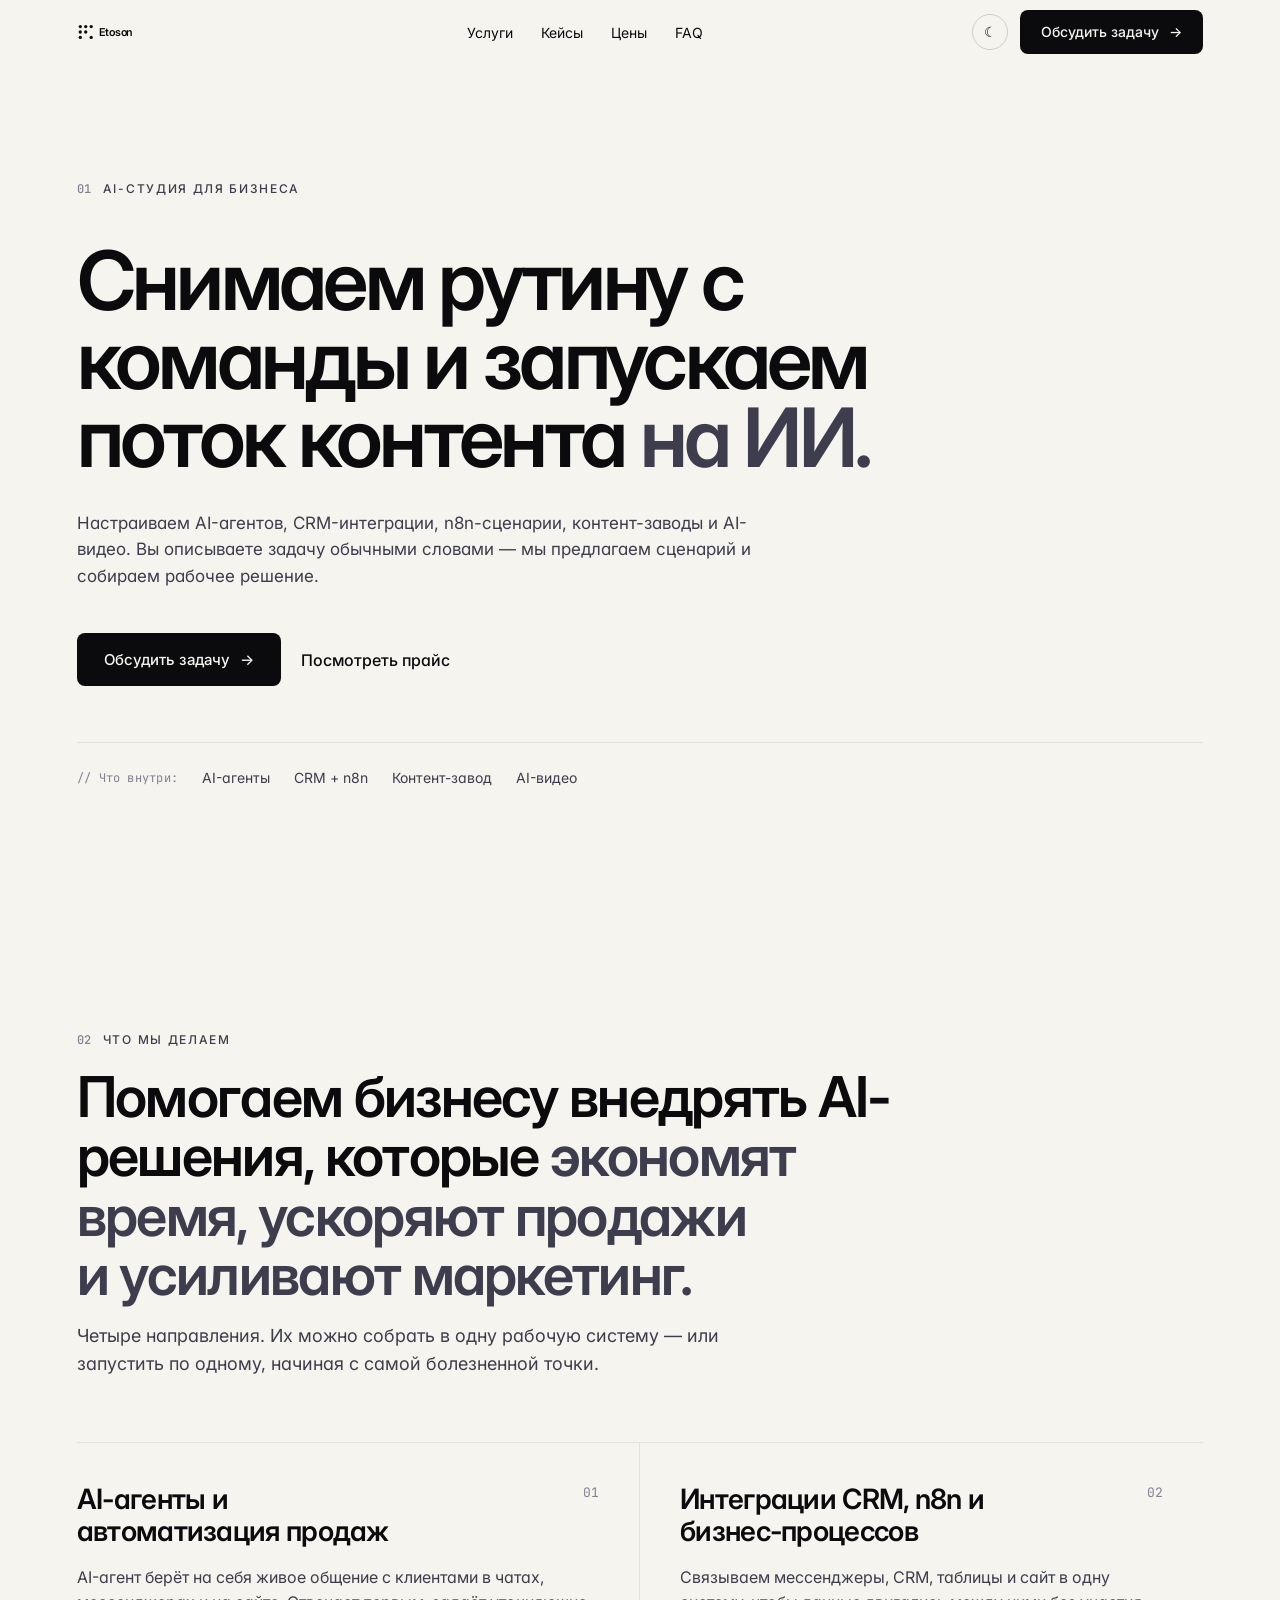
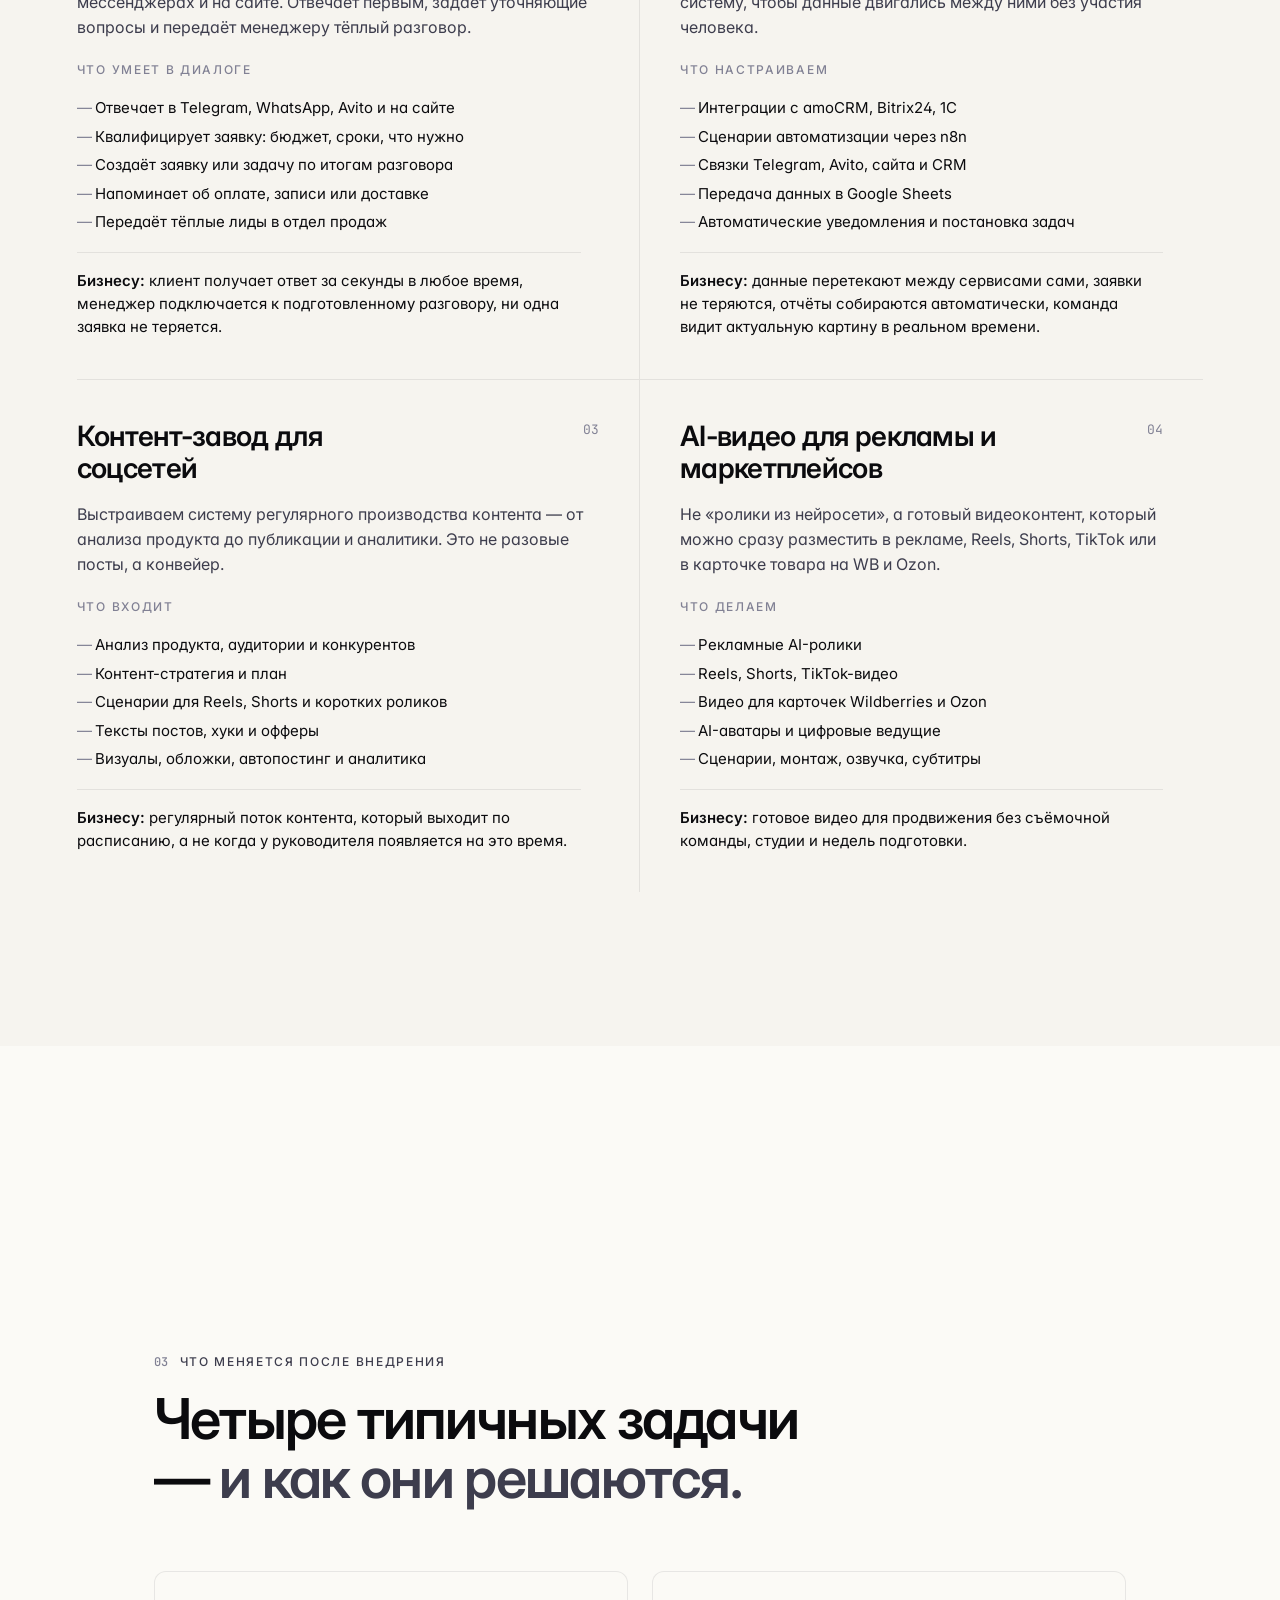
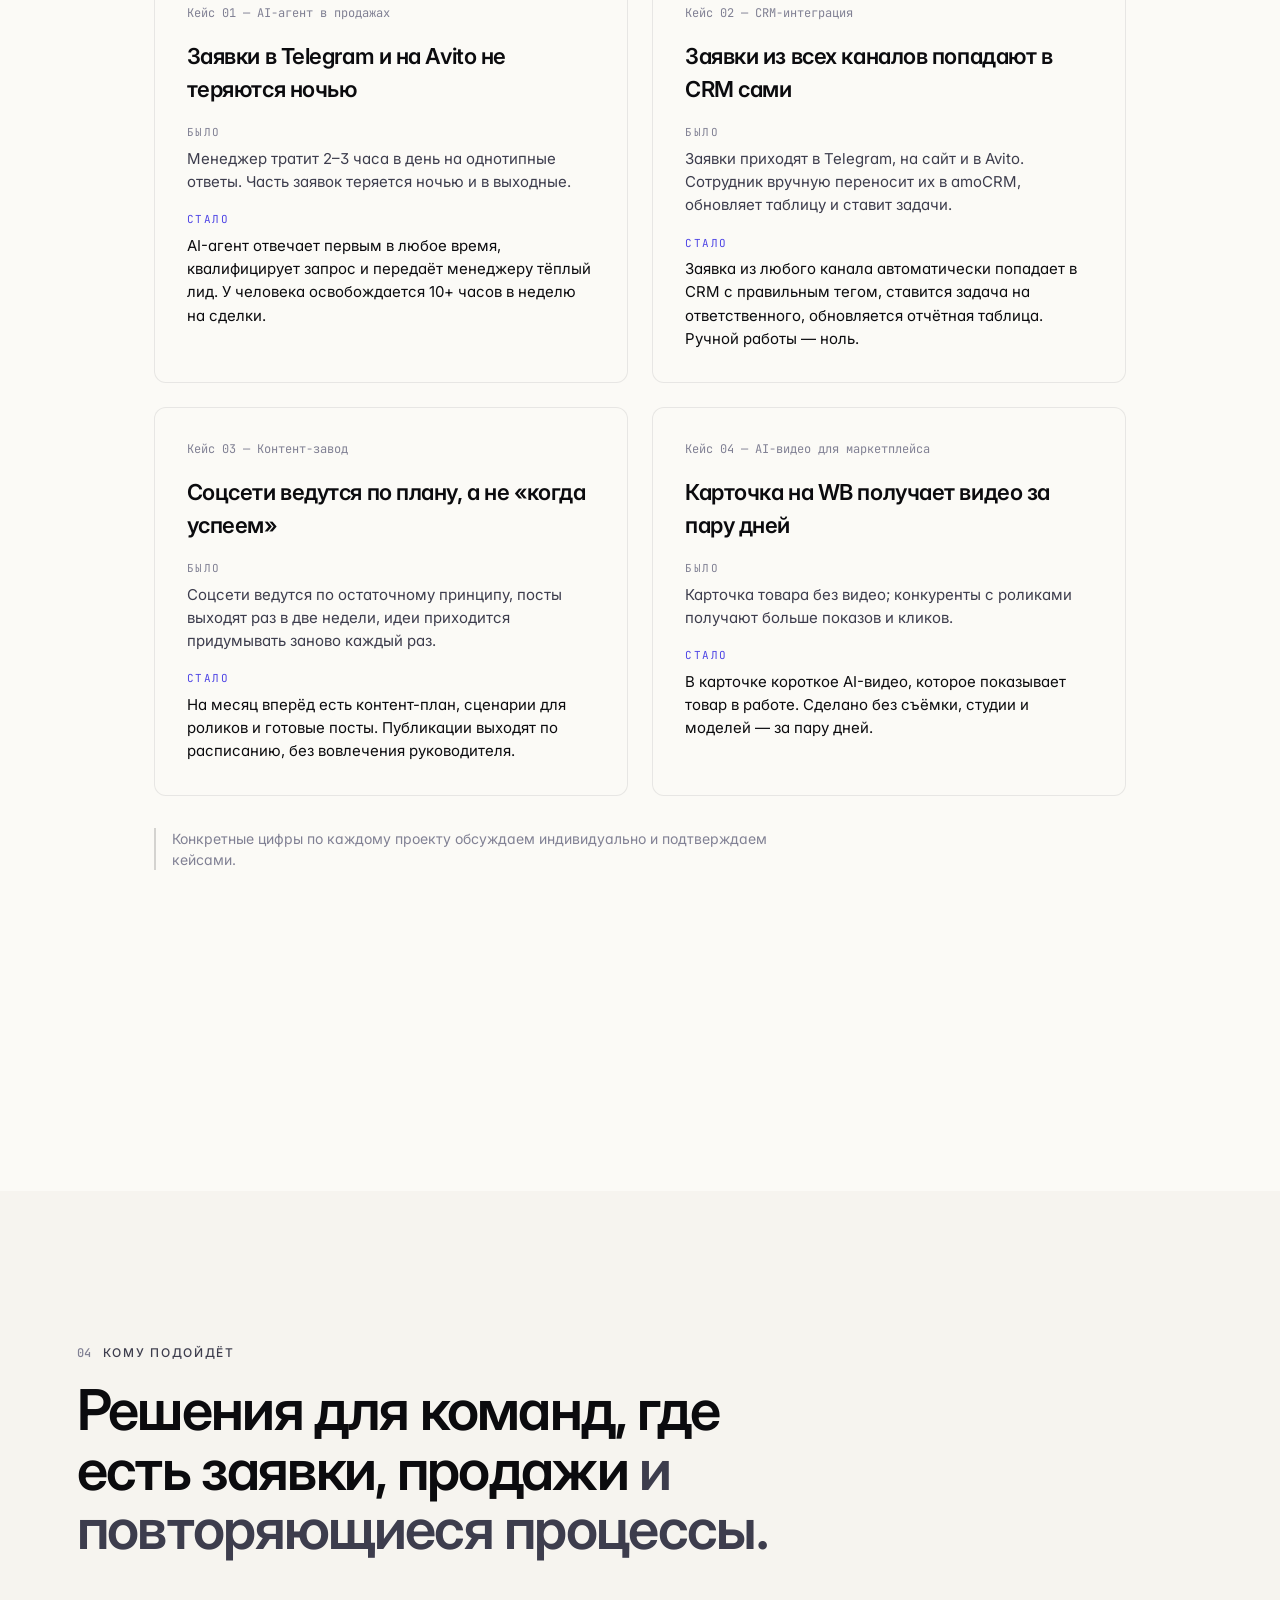
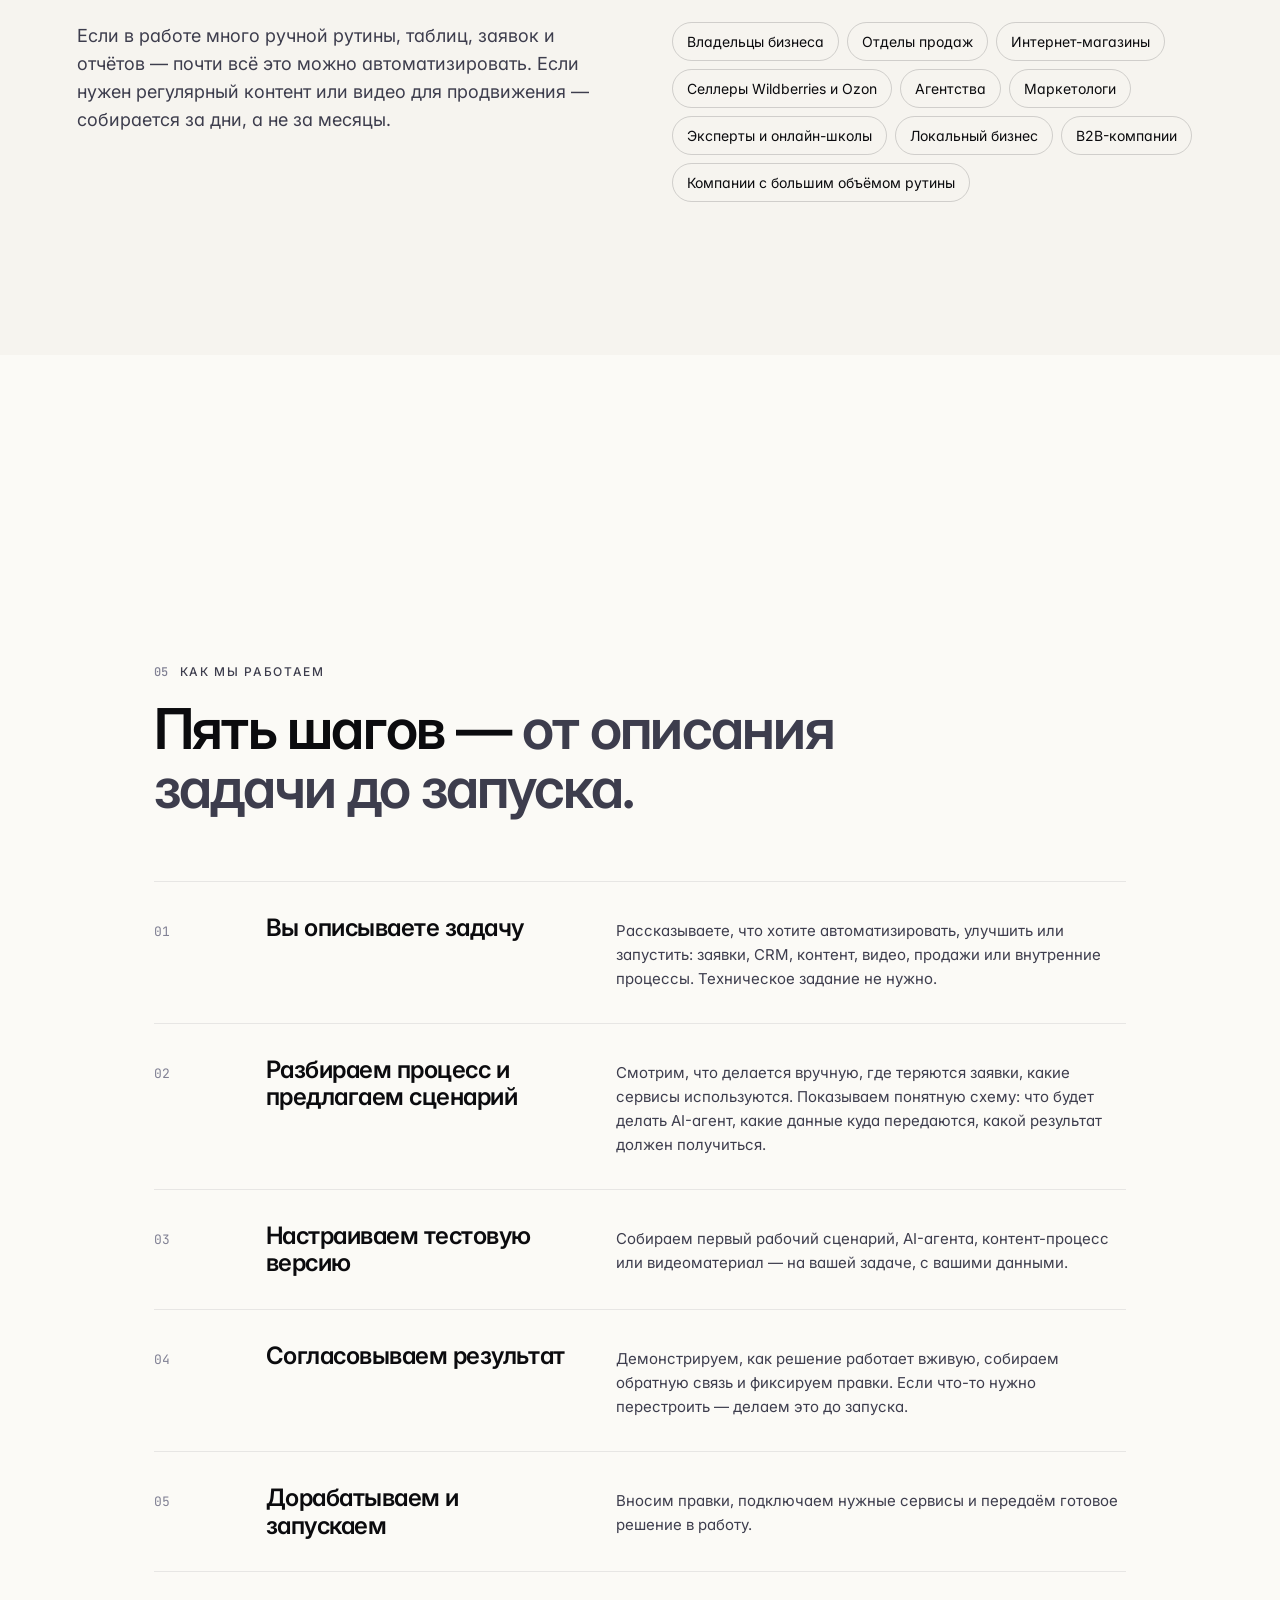
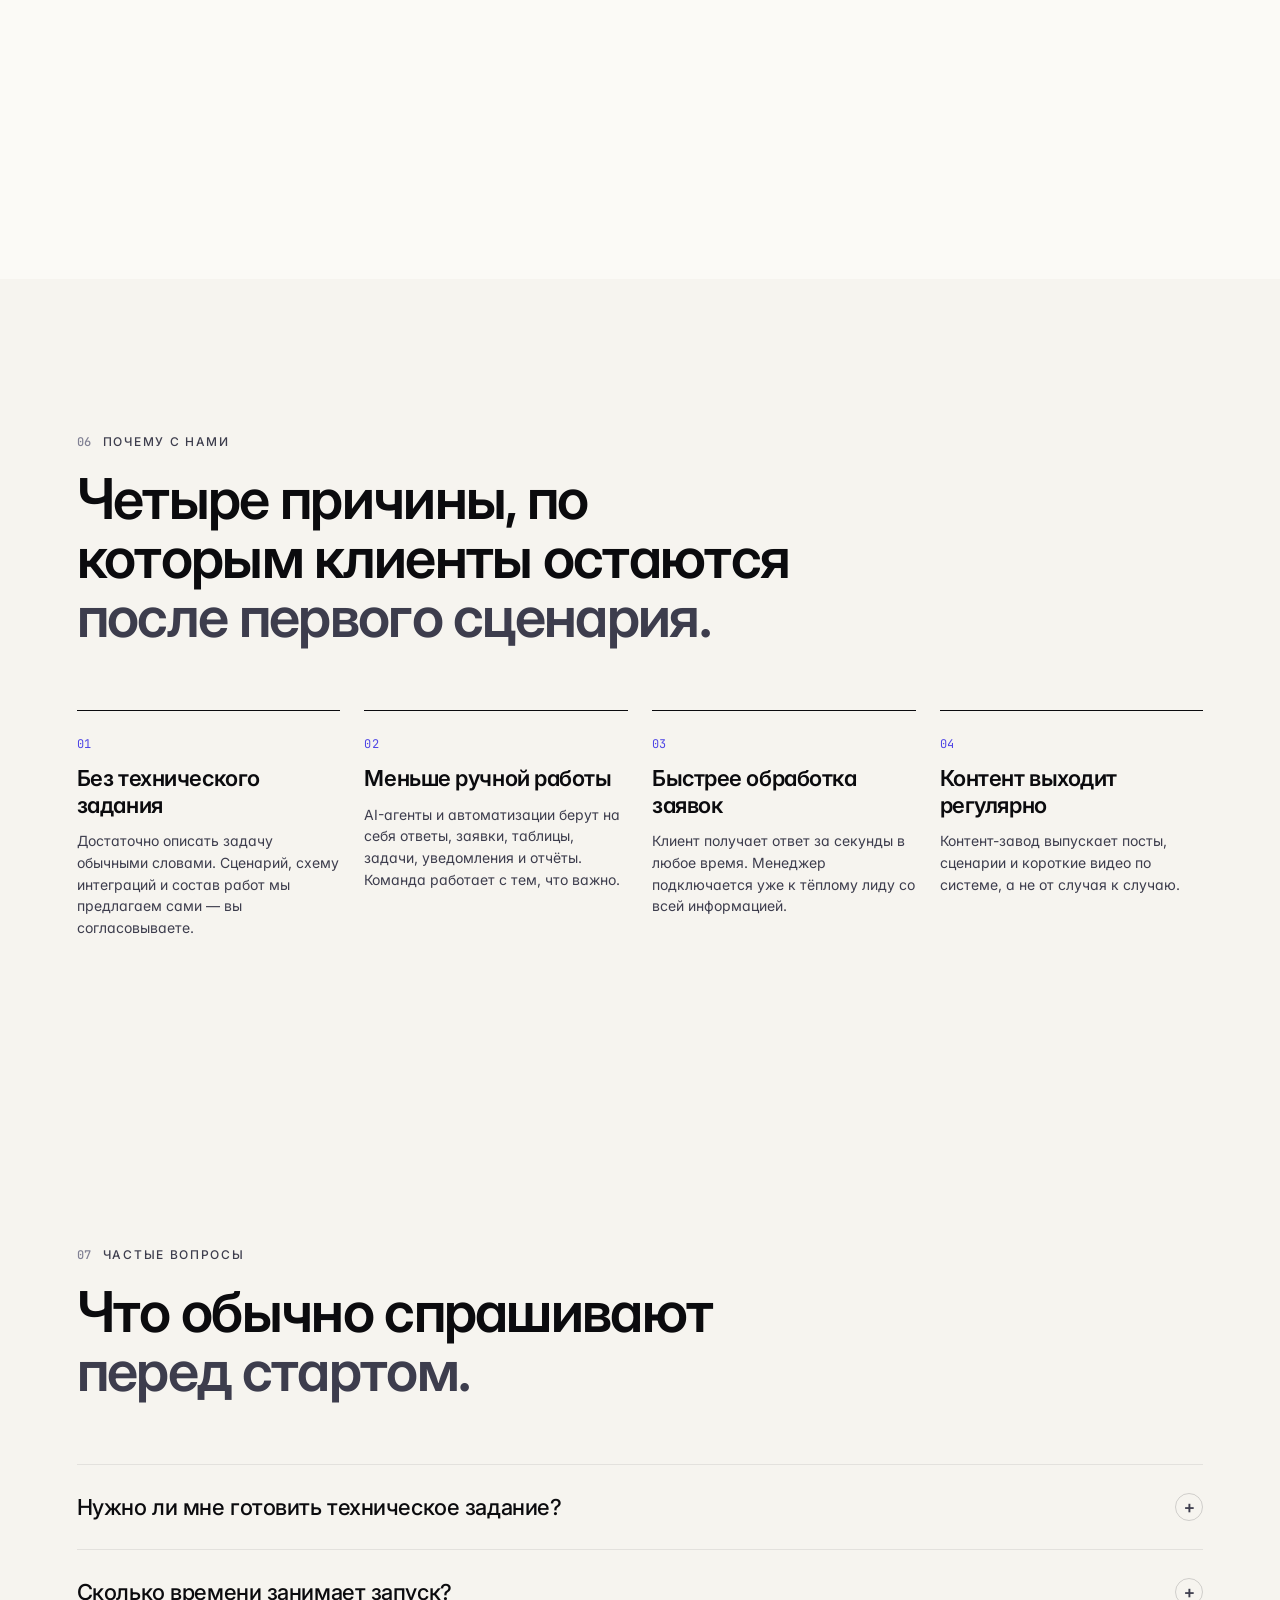
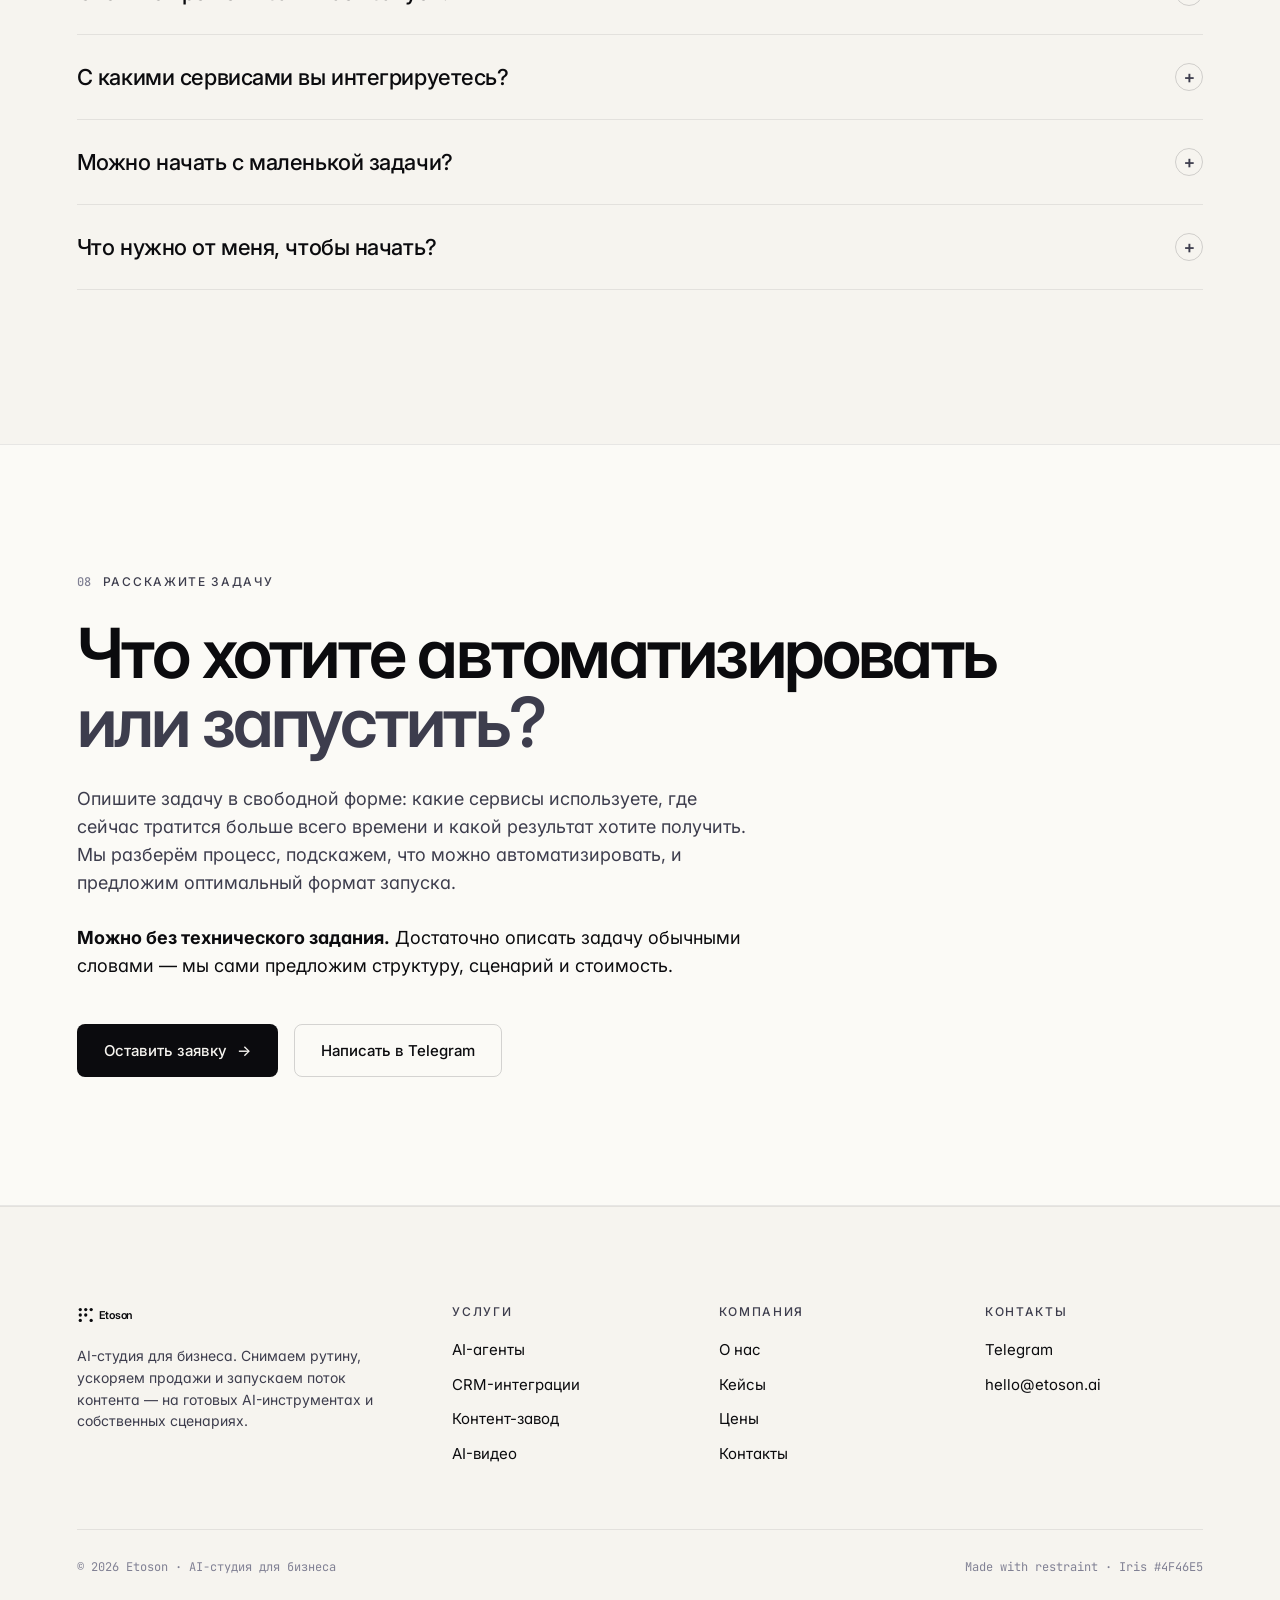
==== index.html @ 60f869fd "Initial commit: Etoson website Two-page static site (index + pricing) with light/dark theme toggle, " ====
<!doctype html>
<html lang="ru" data-theme="light">
<head>
<meta charset="utf-8"/>
<meta name="viewport" content="width=device-width,initial-scale=1"/>
<title>Etoson — AI-студия для бизнеса</title>
<meta name="description" content="Настраиваем AI-агентов, CRM-интеграции, n8n-сценарии, контент-заводы и AI-видео для бизнеса."/>
<link rel="stylesheet" href="styles/tokens.css"/>
<link rel="stylesheet" href="styles/site.css"/>
</head>
<body class="et-base">

<!-- ============ HEADER ============ -->
<header class="site-header" data-screen-label="Home">
  <div class="site-header__inner">
    <a class="site-header__logo" href="index.html" aria-label="Etoson">
      <svg viewBox="0 0 220 36" width="120" height="22" fill="none" aria-hidden="true">
        <g>
          <circle cx="6" cy="8" r="3" fill="currentColor"/>
          <circle cx="6" cy="18" r="3" fill="currentColor"/>
          <circle cx="6" cy="28" r="3" fill="currentColor"/>
          <circle cx="16" cy="8" r="3" fill="currentColor"/>
          <circle cx="16" cy="18" r="3" fill="currentColor"/>
          <circle cx="26" cy="8" r="3" fill="currentColor"/>
          <circle cx="26" cy="28" r="3" fill="currentColor"/>
        </g>
        <text x="40" y="25" font-family="Inter, system-ui" font-size="20" font-weight="600" letter-spacing="-0.03em" fill="currentColor">Etoson</text>
      </svg>
    </a>
    <nav class="site-header__nav">
      <a class="et-link" href="#services">Услуги</a>
      <a class="et-link" href="#cases">Кейсы</a>
      <a class="et-link" href="pricing.html">Цены</a>
      <a class="et-link" href="#faq">FAQ</a>
    </nav>
    <div class="site-header__actions">
      <button class="icon-btn" data-theme-toggle aria-label="Сменить тему">☾</button>
      <a class="btn btn--solid" href="#contact">Обсудить задачу <span class="arrow">→</span></a>
    </div>
  </div>
</header>

<main>

<!-- ============ HERO ============ -->
<section class="hero" id="top">
  <div class="hero__inner">
    <span class="eyebrow"><span class="num">01</span> AI-студия для бизнеса</span>
    <h1 class="hero__display">Снимаем рутину с команды и запускаем поток контента <em class="em-mute">на ИИ.</em></h1>
    <p class="hero__deck">Настраиваем AI-агентов, CRM-интеграции, n8n-сценарии, контент-заводы и AI-видео. Вы описываете задачу обычными словами — мы предлагаем сценарий и собираем рабочее решение.</p>

    <div class="hero__ctas">
      <a class="btn btn--solid btn--lg" href="#contact">Обсудить задачу <span class="arrow">→</span></a>
      <a class="et-link et-link--accent" href="pricing.html" style="font-size:16px;font-weight:500;">Посмотреть прайс</a>
    </div>

    <div class="hero__meta">
      <span class="mono">// Что внутри:</span>
      <span style="display:flex;gap:24px;flex-wrap:wrap;font-size:14px;color:var(--fg-2);">
        <span>AI-агенты</span>
        <span>CRM + n8n</span>
        <span>Контент-завод</span>
        <span>AI-видео</span>
      </span>
    </div>
  </div>
</section>

<!-- ============ WHAT WE DO ============ -->
<section class="section" id="services">
  <div class="section-head">
    <span class="eyebrow"><span class="num">02</span> Что мы делаем</span>
    <h2 class="h-display">Помогаем бизнесу внедрять AI-решения, которые <em class="em-mute">экономят время, ускоряют продажи и усиливают маркетинг.</em></h2>
    <p class="section-head__deck">Четыре направления. Их можно собрать в одну рабочую систему — или запустить по одному, начиная с самой болезненной точки.</p>
  </div>

  <div class="cats">
    <article class="cat">
      <div class="cat__head">
        <h3 class="cat__title">AI-агенты и автоматизация продаж</h3>
        <span class="cat__num">01</span>
      </div>
      <p class="cat__desc">AI-агент берёт на себя живое общение с клиентами в чатах, мессенджерах и на сайте. Отвечает первым, задаёт уточняющие вопросы и передаёт менеджеру тёплый разговор.</p>
      <span class="cat__label">Что умеет в диалоге</span>
      <ul class="cat__list">
        <li>Отвечает в Telegram, WhatsApp, Avito и на сайте</li>
        <li>Квалифицирует заявку: бюджет, сроки, что нужно</li>
        <li>Создаёт заявку или задачу по итогам разговора</li>
        <li>Напоминает об оплате, записи или доставке</li>
        <li>Передаёт тёплые лиды в отдел продаж</li>
      </ul>
      <p class="cat__benefit"><strong>Бизнесу:</strong> клиент получает ответ за секунды в любое время, менеджер подключается к подготовленному разговору, ни одна заявка не теряется.</p>
    </article>

    <article class="cat">
      <div class="cat__head">
        <h3 class="cat__title">Интеграции CRM, n8n и бизнес-процессов</h3>
        <span class="cat__num">02</span>
      </div>
      <p class="cat__desc">Связываем мессенджеры, CRM, таблицы и сайт в одну систему, чтобы данные двигались между ними без участия человека.</p>
      <span class="cat__label">Что настраиваем</span>
      <ul class="cat__list">
        <li>Интеграции с amoCRM, Bitrix24, 1С</li>
        <li>Сценарии автоматизации через n8n</li>
        <li>Связки Telegram, Avito, сайта и CRM</li>
        <li>Передача данных в Google Sheets</li>
        <li>Автоматические уведомления и постановка задач</li>
      </ul>
      <p class="cat__benefit"><strong>Бизнесу:</strong> данные перетекают между сервисами сами, заявки не теряются, отчёты собираются автоматически, команда видит актуальную картину в реальном времени.</p>
    </article>

    <article class="cat">
      <div class="cat__head">
        <h3 class="cat__title">Контент-завод для соцсетей</h3>
        <span class="cat__num">03</span>
      </div>
      <p class="cat__desc">Выстраиваем систему регулярного производства контента — от анализа продукта до публикации и аналитики. Это не разовые посты, а конвейер.</p>
      <span class="cat__label">Что входит</span>
      <ul class="cat__list">
        <li>Анализ продукта, аудитории и конкурентов</li>
        <li>Контент-стратегия и план</li>
        <li>Сценарии для Reels, Shorts и коротких роликов</li>
        <li>Тексты постов, хуки и офферы</li>
        <li>Визуалы, обложки, автопостинг и аналитика</li>
      </ul>
      <p class="cat__benefit"><strong>Бизнесу:</strong> регулярный поток контента, который выходит по расписанию, а не когда у руководителя появляется на это время.</p>
    </article>

    <article class="cat">
      <div class="cat__head">
        <h3 class="cat__title">AI-видео для рекламы и маркетплейсов</h3>
        <span class="cat__num">04</span>
      </div>
      <p class="cat__desc">Не «ролики из нейросети», а готовый видеоконтент, который можно сразу разместить в рекламе, Reels, Shorts, TikTok или в карточке товара на WB и Ozon.</p>
      <span class="cat__label">Что делаем</span>
      <ul class="cat__list">
        <li>Рекламные AI-ролики</li>
        <li>Reels, Shorts, TikTok-видео</li>
        <li>Видео для карточек Wildberries и Ozon</li>
        <li>AI-аватары и цифровые ведущие</li>
        <li>Сценарии, монтаж, озвучка, субтитры</li>
      </ul>
      <p class="cat__benefit"><strong>Бизнесу:</strong> готовое видео для продвижения без съёмочной команды, студии и недель подготовки.</p>
    </article>
  </div>
</section>

<!-- ============ CASES ============ -->
<section class="section section--inset" id="cases">
  <div class="section__wrap">
    <div class="section-head">
      <span class="eyebrow"><span class="num">03</span> Что меняется после внедрения</span>
      <h2 class="h-display">Четыре типичных задачи — <em class="em-mute">и как они решаются.</em></h2>
    </div>

    <div class="cases">
      <article class="case">
        <span class="case__index">Кейс 01 — AI-агент в продажах</span>
        <h3 class="case__title">Заявки в Telegram и на Avito не теряются ночью</h3>
        <div class="case__row">
          <span class="case__lbl">Было</span>
          <p class="case__txt case__txt--mute">Менеджер тратит 2–3 часа в день на однотипные ответы. Часть заявок теряется ночью и в выходные.</p>
        </div>
        <div class="case__row">
          <span class="case__lbl case__lbl--good">Стало</span>
          <p class="case__txt">AI-агент отвечает первым в любое время, квалифицирует запрос и передаёт менеджеру тёплый лид. У человека освобождается 10+ часов в неделю на сделки.</p>
        </div>
      </article>

      <article class="case">
        <span class="case__index">Кейс 02 — CRM-интеграция</span>
        <h3 class="case__title">Заявки из всех каналов попадают в CRM сами</h3>
        <div class="case__row">
          <span class="case__lbl">Было</span>
          <p class="case__txt case__txt--mute">Заявки приходят в Telegram, на сайт и в Avito. Сотрудник вручную переносит их в amoCRM, обновляет таблицу и ставит задачи.</p>
        </div>
        <div class="case__row">
          <span class="case__lbl case__lbl--good">Стало</span>
          <p class="case__txt">Заявка из любого канала автоматически попадает в CRM с правильным тегом, ставится задача на ответственного, обновляется отчётная таблица. Ручной работы — ноль.</p>
        </div>
      </article>

      <article class="case">
        <span class="case__index">Кейс 03 — Контент-завод</span>
        <h3 class="case__title">Соцсети ведутся по плану, а не «когда успеем»</h3>
        <div class="case__row">
          <span class="case__lbl">Было</span>
          <p class="case__txt case__txt--mute">Соцсети ведутся по остаточному принципу, посты выходят раз в две недели, идеи приходится придумывать заново каждый раз.</p>
        </div>
        <div class="case__row">
          <span class="case__lbl case__lbl--good">Стало</span>
          <p class="case__txt">На месяц вперёд есть контент-план, сценарии для роликов и готовые посты. Публикации выходят по расписанию, без вовлечения руководителя.</p>
        </div>
      </article>

      <article class="case">
        <span class="case__index">Кейс 04 — AI-видео для маркетплейса</span>
        <h3 class="case__title">Карточка на WB получает видео за пару дней</h3>
        <div class="case__row">
          <span class="case__lbl">Было</span>
          <p class="case__txt case__txt--mute">Карточка товара без видео; конкуренты с роликами получают больше показов и кликов.</p>
        </div>
        <div class="case__row">
          <span class="case__lbl case__lbl--good">Стало</span>
          <p class="case__txt">В карточке короткое AI-видео, которое показывает товар в работе. Сделано без съёмки, студии и моделей — за пару дней.</p>
        </div>
      </article>
    </div>

    <p class="cases-footnote">Конкретные цифры по каждому проекту обсуждаем индивидуально и подтверждаем кейсами.</p>
  </div>
</section>

<!-- ============ AUDIENCE ============ -->
<section class="section">
  <div class="section-head">
    <span class="eyebrow"><span class="num">04</span> Кому подойдёт</span>
    <h2 class="h-display">Решения для команд, где есть заявки, продажи <em class="em-mute">и повторяющиеся процессы.</em></h2>
  </div>
  <div class="audience-grid">
    <p class="audience-grid__deck">Если в работе много ручной рутины, таблиц, заявок и отчётов — почти всё это можно автоматизировать. Если нужен регулярный контент или видео для продвижения — собирается за дни, а не за месяцы.</p>
    <div class="chips">
      <span class="chip">Владельцы бизнеса</span>
      <span class="chip">Отделы продаж</span>
      <span class="chip">Интернет-магазины</span>
      <span class="chip">Селлеры Wildberries и Ozon</span>
      <span class="chip">Агентства</span>
      <span class="chip">Маркетологи</span>
      <span class="chip">Эксперты и онлайн-школы</span>
      <span class="chip">Локальный бизнес</span>
      <span class="chip">B2B-компании</span>
      <span class="chip">Компании с большим объёмом рутины</span>
    </div>
  </div>
</section>

<!-- ============ STEPS ============ -->
<section class="section section--inset" id="process">
  <div class="section__wrap">
    <div class="section-head">
      <span class="eyebrow"><span class="num">05</span> Как мы работаем</span>
      <h2 class="h-display">Пять шагов — <em class="em-mute">от описания задачи до запуска.</em></h2>
    </div>
    <ol class="steps">
      <li class="step">
        <span class="step__n">01</span>
        <span class="step__t">Вы описываете задачу</span>
        <span class="step__d">Рассказываете, что хотите автоматизировать, улучшить или запустить: заявки, CRM, контент, видео, продажи или внутренние процессы. Техническое задание не нужно.</span>
      </li>
      <li class="step">
        <span class="step__n">02</span>
        <span class="step__t">Разбираем процесс и предлагаем сценарий</span>
        <span class="step__d">Смотрим, что делается вручную, где теряются заявки, какие сервисы используются. Показываем понятную схему: что будет делать AI-агент, какие данные куда передаются, какой результат должен получиться.</span>
      </li>
      <li class="step">
        <span class="step__n">03</span>
        <span class="step__t">Настраиваем тестовую версию</span>
        <span class="step__d">Собираем первый рабочий сценарий, AI-агента, контент-процесс или видеоматериал — на вашей задаче, с вашими данными.</span>
      </li>
      <li class="step">
        <span class="step__n">04</span>
        <span class="step__t">Согласовываем результат</span>
        <span class="step__d">Демонстрируем, как решение работает вживую, собираем обратную связь и фиксируем правки. Если что-то нужно перестроить — делаем это до запуска.</span>
      </li>
      <li class="step">
        <span class="step__n">05</span>
        <span class="step__t">Дорабатываем и запускаем</span>
        <span class="step__d">Вносим правки, подключаем нужные сервисы и передаём готовое решение в работу.</span>
      </li>
    </ol>
  </div>
</section>

<!-- ============ WHY US ============ -->
<section class="section">
  <div class="section-head">
    <span class="eyebrow"><span class="num">06</span> Почему с нами</span>
    <h2 class="h-display">Четыре причины, по которым клиенты остаются <em class="em-mute">после первого сценария.</em></h2>
  </div>
  <div class="why">
    <div class="why__item">
      <span class="why__num">01</span>
      <h3 class="why__t">Без технического задания</h3>
      <p class="why__d">Достаточно описать задачу обычными словами. Сценарий, схему интеграций и состав работ мы предлагаем сами — вы согласовываете.</p>
    </div>
    <div class="why__item">
      <span class="why__num">02</span>
      <h3 class="why__t">Меньше ручной работы</h3>
      <p class="why__d">AI-агенты и автоматизации берут на себя ответы, заявки, таблицы, задачи, уведомления и отчёты. Команда работает с тем, что важно.</p>
    </div>
    <div class="why__item">
      <span class="why__num">03</span>
      <h3 class="why__t">Быстрее обработка заявок</h3>
      <p class="why__d">Клиент получает ответ за секунды в любое время. Менеджер подключается уже к тёплому лиду со всей информацией.</p>
    </div>
    <div class="why__item">
      <span class="why__num">04</span>
      <h3 class="why__t">Контент выходит регулярно</h3>
      <p class="why__d">Контент-завод выпускает посты, сценарии и короткие видео по системе, а не от случая к случаю.</p>
    </div>
  </div>
</section>

<!-- ============ FAQ ============ -->
<section class="section" id="faq">
  <div class="section-head">
    <span class="eyebrow"><span class="num">07</span> Частые вопросы</span>
    <h2 class="h-display">Что обычно спрашивают <em class="em-mute">перед стартом.</em></h2>
  </div>
  <ul class="faq">
    <li class="faq__item">
      <button class="faq__q">Нужно ли мне готовить техническое задание?<span class="faq__icon">+</span></button>
      <div class="faq__a"><div><p>Нет. Достаточно описать задачу обычными словами или прислать ссылку на сайт, CRM или процесс. Структуру и сценарий предложим мы.</p></div></div>
    </li>
    <li class="faq__item">
      <button class="faq__q">Сколько времени занимает запуск?<span class="faq__icon">+</span></button>
      <div class="faq__a"><div><p>Простая автоматизация — 3–5 дней. AI-агент под процесс — 7–14 дней. Контент-завод — MVP за 7–10 дней. Простое AI-видео — 1–2 дня.</p></div></div>
    </li>
    <li class="faq__item">
      <button class="faq__q">С какими сервисами вы интегрируетесь?<span class="faq__icon">+</span></button>
      <div class="faq__a"><div><p>Telegram, WhatsApp, Avito, amoCRM, Bitrix24, 1С, Google Sheets, Wildberries, Ozon, n8n и любые сервисы с открытым API.</p></div></div>
    </li>
    <li class="faq__item">
      <button class="faq__q">Можно начать с маленькой задачи?<span class="faq__icon">+</span></button>
      <div class="faq__a"><div><p>Да. Многие клиенты начинают с одного сценария автоматизации, одного ролика или одного пакета постов — и масштабируют, когда видят результат.</p></div></div>
    </li>
    <li class="faq__item">
      <button class="faq__q">Что нужно от меня, чтобы начать?<span class="faq__icon">+</span></button>
      <div class="faq__a"><div><p>Доступы к сервисам, которые вы хотите автоматизировать (CRM, мессенджеры, таблицы), и короткое описание задачи. По доступам и безопасности подскажем, как настроить корректно.</p></div></div>
    </li>
  </ul>
</section>

<!-- ============ CTA ============ -->
<section class="cta" id="contact">
  <div class="cta__wrap">
    <span class="eyebrow"><span class="num">08</span> Расскажите задачу</span>
    <h2 class="cta__display">Что хотите автоматизировать <em class="em-mute">или запустить?</em></h2>
    <p class="cta__deck">Опишите задачу в свободной форме: какие сервисы используете, где сейчас тратится больше всего времени и какой результат хотите получить. Мы разберём процесс, подскажем, что можно автоматизировать, и предложим оптимальный формат запуска.</p>
    <p class="cta__deck" style="color:var(--fg-1);"><strong>Можно без технического задания.</strong> Достаточно описать задачу обычными словами — мы сами предложим структуру, сценарий и стоимость.</p>
    <div class="cta__ctas">
      <a class="btn btn--solid btn--lg" href="#" data-comment-anchor="cta-lead">Оставить заявку <span class="arrow">→</span></a>
      <a class="btn btn--ghost btn--lg" href="#" data-comment-anchor="cta-telegram">Написать в Telegram</a>
    </div>
  </div>
</section>

</main>

<!-- ============ FOOTER ============ -->
<footer class="footer">
  <div class="footer__inner">
    <div class="footer__cols">
      <div class="footer__brand">
        <a class="site-header__logo" href="index.html" aria-label="Etoson" style="color:var(--fg-1);">
          <svg viewBox="0 0 220 36" width="120" height="22" fill="none" aria-hidden="true">
            <g>
              <circle cx="6" cy="8" r="3" fill="currentColor"/><circle cx="6" cy="18" r="3" fill="currentColor"/><circle cx="6" cy="28" r="3" fill="currentColor"/>
              <circle cx="16" cy="8" r="3" fill="currentColor"/><circle cx="16" cy="18" r="3" fill="currentColor"/>
              <circle cx="26" cy="8" r="3" fill="currentColor"/><circle cx="26" cy="28" r="3" fill="currentColor"/>
            </g>
            <text x="40" y="25" font-family="Inter, system-ui" font-size="20" font-weight="600" letter-spacing="-0.03em" fill="currentColor">Etoson</text>
          </svg>
        </a>
        <p class="footer__desc">AI-студия для бизнеса. Снимаем рутину, ускоряем продажи и запускаем поток контента — на готовых AI-инструментах и собственных сценариях.</p>
      </div>
      <div class="footer__col">
        <h4>Услуги</h4>
        <ul>
          <li><a class="et-link" href="#services">AI-агенты</a></li>
          <li><a class="et-link" href="#services">CRM-интеграции</a></li>
          <li><a class="et-link" href="#services">Контент-завод</a></li>
          <li><a class="et-link" href="#services">AI-видео</a></li>
        </ul>
      </div>
      <div class="footer__col">
        <h4>Компания</h4>
        <ul>
          <li><a class="et-link" href="#services">О нас</a></li>
          <li><a class="et-link" href="#cases">Кейсы</a></li>
          <li><a class="et-link" href="pricing.html">Цены</a></li>
          <li><a class="et-link" href="#contact">Контакты</a></li>
        </ul>
      </div>
      <div class="footer__col">
        <h4>Контакты</h4>
        <ul>
          <li><a class="et-link" href="#">Telegram</a></li>
          <li><a class="et-link" href="#">hello@etoson.ai</a></li>
        </ul>
      </div>
    </div>
    <div class="footer__base">
      <span>© 2026 Etoson · AI-студия для бизнеса</span>
      <span>Made with restraint · Iris #4F46E5</span>
    </div>
  </div>
</footer>

<script src="scripts/site.js"></script>
</body>
</html>
---- styles/tokens.css ----
/* =========================================================
   Etoson — Design Tokens
   Premium tech / B2B AI infrastructure
   Two-mode (light + dark), near-monochrome with one accent.
   ========================================================= */

/* Inter + JetBrains Mono — both ship with cyrillic + cyrillic-ext subsets,
   so Russian (Russian + Ukrainian + extended cyrillic) renders natively. */
@import url('https://fonts.googleapis.com/css2?family=Inter:opsz,wght@14..32,300;14..32,400;14..32,500;14..32,600;14..32,700;14..32,800&family=JetBrains+Mono:wght@400;500;600&subset=cyrillic,cyrillic-ext,latin,latin-ext&display=swap');

:root {
  /* ---------- Color: brand ---------- */
  --brand-iris-50:  #EEF0FF;
  --brand-iris-100: #E0E3FF;
  --brand-iris-200: #C2C7FF;
  --brand-iris-300: #9AA0FF;
  --brand-iris-400: #7A78FF;
  --brand-iris-500: #6366F1;   /* primary accent */
  --brand-iris-600: #4F46E5;   /* default accent on light */
  --brand-iris-700: #4338CA;
  --brand-iris-800: #3730A3;
  --brand-iris-900: #1F1B6B;

  /* Replacement note: "green" elements from the Wonder Makers
     reference are remapped to --accent / --brand-iris-* */

  /* ---------- Color: neutrals ---------- */
  --ink-0:   #0B0B0E;   /* deepest ink */
  --ink-1:   #14141A;
  --ink-2:   #1C1C24;
  --ink-3:   #2A2A35;
  --ink-4:   #3D3D4D;
  --ink-5:   #5A5A6E;
  --ink-6:   #818194;
  --ink-7:   #A6A6B5;
  --ink-8:   #C9C9D3;
  --ink-9:   #E4E4EA;

  --paper-0: #FFFFFF;
  --paper-1: #FBFAF6;   /* warm white */
  --paper-2: #F6F4EF;   /* default light bg */
  --paper-3: #EFEDE6;
  --paper-4: #E6E3DA;

  /* ---------- Color: semantic (light mode default) ---------- */
  --bg:        var(--paper-2);
  --bg-elev-1: var(--paper-1);
  --bg-elev-2: var(--paper-0);
  --bg-inset:  var(--paper-3);

  --fg-1: var(--ink-0);   /* primary text */
  --fg-2: var(--ink-4);   /* secondary text */
  --fg-3: var(--ink-6);   /* tertiary / captions */
  --fg-4: var(--ink-7);   /* disabled / placeholder */

  --border-1: color-mix(in oklab, var(--ink-0) 8%, transparent);
  --border-2: color-mix(in oklab, var(--ink-0) 16%, transparent);
  --border-3: color-mix(in oklab, var(--ink-0) 28%, transparent);

  --accent:        var(--brand-iris-600);
  --accent-hover:  var(--brand-iris-700);
  --accent-soft:   var(--brand-iris-50);
  --accent-fg:     #FFFFFF;

  /* Status (used sparingly in dashboard kit) */
  --success:  #1F8A55;
  --warning:  #C9821A;
  --danger:   #C03B3B;
  --info:     var(--accent);

  /* Focus ring */
  --ring: 0 0 0 3px color-mix(in oklab, var(--accent) 40%, transparent);

  /* ---------- Type: families ---------- */
  --font-sans: 'Inter', 'Söhne', 'Helvetica Neue', system-ui, -apple-system, sans-serif;
  --font-display: 'Inter', 'Söhne', 'Helvetica Neue', system-ui, sans-serif;
  --font-mono: 'JetBrains Mono', 'IBM Plex Mono', ui-monospace, 'SF Mono', Menlo, monospace;

  /* ---------- Type: scale (fluid) ---------- */
  --fs-display-xl: clamp(72px, 10vw, 168px);
  --fs-display-lg: clamp(56px, 7.2vw, 120px);
  --fs-display-md: clamp(40px, 5vw, 80px);
  --fs-h1: clamp(36px, 4vw, 64px);
  --fs-h2: clamp(28px, 3vw, 44px);
  --fs-h3: clamp(22px, 2vw, 28px);
  --fs-h4: 20px;
  --fs-eyebrow: 12px;
  --fs-body: 16px;
  --fs-body-lg: 18px;
  --fs-caption: 13px;
  --fs-mono: 13px;

  /* ---------- Type: tracking ---------- */
  --tr-display: -0.04em;
  --tr-h1: -0.03em;
  --tr-h2: -0.025em;
  --tr-h3: -0.02em;
  --tr-body: 0;
  --tr-eyebrow: 0.14em;
  --tr-mono: 0;

  /* ---------- Type: line-height ---------- */
  --lh-display: 0.92;
  --lh-tight: 1.1;
  --lh-snug: 1.25;
  --lh-body: 1.5;
  --lh-loose: 1.7;

  /* ---------- Spacing (4px base) ---------- */
  --sp-0: 0;
  --sp-1: 2px;
  --sp-2: 4px;
  --sp-3: 8px;
  --sp-4: 12px;
  --sp-5: 16px;
  --sp-6: 24px;
  --sp-7: 32px;
  --sp-8: 48px;
  --sp-9: 64px;
  --sp-10: 96px;
  --sp-11: 128px;
  --sp-12: 192px;

  --section-y: clamp(96px, 12vw, 192px);
  --gutter: 24px;
  --margin-x: clamp(24px, 6vw, 96px);
  --max-w: 1440px;

  /* ---------- Radius ---------- */
  --r-0: 0;
  --r-1: 4px;
  --r-2: 8px;
  --r-3: 12px;
  --r-4: 16px;
  --r-pill: 999px;

  /* ---------- Shadow (foreground-tinted) ---------- */
  --shadow-1: 0 1px 2px color-mix(in oklab, var(--ink-0) 4%, transparent),
              0 4px 12px color-mix(in oklab, var(--ink-0) 6%, transparent);
  --shadow-2: 0 8px 24px color-mix(in oklab, var(--ink-0) 8%, transparent),
              0 24px 48px color-mix(in oklab, var(--ink-0) 12%, transparent);

  /* ---------- Motion ---------- */
  --ease-enter: cubic-bezier(0.2, 0.8, 0.2, 1);
  --ease-exit:  cubic-bezier(0.4, 0, 0.2, 1);
  --ease-inout: cubic-bezier(0.4, 0, 0.2, 1);
  --dur-fast: 200ms;
  --dur-base: 400ms;
  --dur-slow: 600ms;
}

/* ----------- Dark mode ----------- */
:root[data-theme="dark"],
.dark {
  --bg:        var(--ink-0);
  --bg-elev-1: var(--ink-1);
  --bg-elev-2: var(--ink-2);
  --bg-inset:  var(--ink-1);

  --fg-1: var(--paper-2);
  --fg-2: var(--ink-8);
  --fg-3: var(--ink-7);
  --fg-4: var(--ink-6);

  --border-1: color-mix(in oklab, var(--paper-2) 10%, transparent);
  --border-2: color-mix(in oklab, var(--paper-2) 18%, transparent);
  --border-3: color-mix(in oklab, var(--paper-2) 30%, transparent);

  --accent:       var(--brand-iris-500);
  --accent-hover: var(--brand-iris-400);
  --accent-soft:  color-mix(in oklab, var(--brand-iris-500) 16%, transparent);
  --accent-fg:    #FFFFFF;

  --shadow-1: 0 1px 2px color-mix(in oklab, #000 40%, transparent),
              0 4px 12px color-mix(in oklab, #000 50%, transparent);
  --shadow-2: 0 8px 24px color-mix(in oklab, #000 50%, transparent),
              0 24px 48px color-mix(in oklab, #000 60%, transparent);
}

/* ============================================================
   Semantic type classes — apply directly or copy values
   ============================================================ */

.t-display-xl, .et-display-xl {
  font-family: var(--font-display);
  font-size: var(--fs-display-xl);
  line-height: var(--lh-display);
  letter-spacing: var(--tr-display);
  font-weight: 600;
  color: var(--fg-1);
}
.t-display-lg, .et-display-lg {
  font-family: var(--font-display);
  font-size: var(--fs-display-lg);
  line-height: var(--lh-display);
  letter-spacing: var(--tr-display);
  font-weight: 600;
  color: var(--fg-1);
}
.t-display-md, .et-display-md {
  font-family: var(--font-display);
  font-size: var(--fs-display-md);
  line-height: var(--lh-tight);
  letter-spacing: var(--tr-h1);
  font-weight: 600;
  color: var(--fg-1);
}
.t-h1, .et-h1 {
  font-family: var(--font-display);
  font-size: var(--fs-h1);
  line-height: var(--lh-tight);
  letter-spacing: var(--tr-h1);
  font-weight: 600;
  color: var(--fg-1);
}
.t-h2, .et-h2 {
  font-family: var(--font-display);
  font-size: var(--fs-h2);
  line-height: var(--lh-snug);
  letter-spacing: var(--tr-h2);
  font-weight: 600;
  color: var(--fg-1);
}
.t-h3, .et-h3 {
  font-family: var(--font-sans);
  font-size: var(--fs-h3);
  line-height: var(--lh-snug);
  letter-spacing: var(--tr-h3);
  font-weight: 600;
  color: var(--fg-1);
}
.t-h4, .et-h4 {
  font-family: var(--font-sans);
  font-size: var(--fs-h4);
  line-height: var(--lh-snug);
  font-weight: 600;
  color: var(--fg-1);
}
.t-eyebrow, .et-eyebrow {
  font-family: var(--font-sans);
  font-size: var(--fs-eyebrow);
  letter-spacing: var(--tr-eyebrow);
  text-transform: uppercase;
  font-weight: 500;
  color: var(--fg-2);
}
.t-body, .et-body {
  font-family: var(--font-sans);
  font-size: var(--fs-body);
  line-height: var(--lh-body);
  font-weight: 400;
  color: var(--fg-1);
}
.t-body-lg, .et-body-lg {
  font-family: var(--font-sans);
  font-size: var(--fs-body-lg);
  line-height: var(--lh-body);
  font-weight: 400;
  color: var(--fg-1);
}
.t-caption, .et-caption {
  font-family: var(--font-sans);
  font-size: var(--fs-caption);
  line-height: var(--lh-snug);
  color: var(--fg-3);
}
.t-mono, .et-mono, code, .code {
  font-family: var(--font-mono);
  font-size: var(--fs-mono);
  letter-spacing: var(--tr-mono);
  font-weight: 500;
  color: var(--fg-2);
  font-feature-settings: 'ss01', 'cv11';
}

/* Built-in element defaults (opt-in; scope under .et-prose if needed) */
.et-prose h1 { @extend .t-h1; }
.et-prose h2 { @extend .t-h2; }
.et-prose h3 { @extend .t-h3; }
.et-prose p  { @extend .t-body; }

/* ============================================================
   Utility surfaces
   ============================================================ */
.et-surface { background: var(--bg); color: var(--fg-1); }
.et-surface-elev-1 { background: var(--bg-elev-1); color: var(--fg-1); }
.et-surface-elev-2 { background: var(--bg-elev-2); color: var(--fg-1); }
.et-card {
  background: var(--bg-elev-1);
  border: 1px solid var(--border-1);
  border-radius: var(--r-3);
  padding: var(--sp-7);
  transition: border-color var(--dur-base) var(--ease-enter), transform var(--dur-base) var(--ease-enter);
}
.et-card:hover { border-color: var(--border-2); transform: translateY(-2px); }

/* Buttons */
.et-btn {
  font-family: var(--font-sans);
  font-size: 14px;
  font-weight: 500;
  line-height: 1;
  padding: 12px 18px;
  border-radius: var(--r-2);
  border: 1px solid transparent;
  background: var(--fg-1);
  color: var(--bg);
  cursor: pointer;
  transition: background var(--dur-fast) var(--ease-enter), transform 50ms ease;
  display: inline-flex; align-items: center; gap: 8px;
}
.et-btn:hover  { background: color-mix(in oklab, var(--fg-1) 88%, var(--bg)); }
.et-btn:active { transform: scale(0.99); }

.et-btn--ghost {
  background: transparent;
  color: var(--fg-1);
  border-color: var(--border-2);
}
.et-btn--ghost:hover { border-color: var(--border-3); background: var(--bg-elev-1); }

.et-btn--accent {
  background: var(--accent);
  color: var(--accent-fg);
}
.et-btn--accent:hover { background: var(--accent-hover); }

/* Animated underline link */
.et-link {
  color: var(--fg-1);
  text-decoration: none;
  position: relative;
  display: inline-block;
}
.et-link::after {
  content: "";
  position: absolute; left: 0; right: 0; bottom: -2px; height: 1px;
  background: currentColor;
  transform: scaleX(0); transform-origin: left;
  transition: transform var(--dur-base) var(--ease-enter);
}
.et-link:hover::after { transform: scaleX(1); }

/* Focus */
*:focus-visible { outline: none; box-shadow: var(--ring); border-radius: var(--r-1); }

/* Reset-ish base — opt in via body.et-base */
body.et-base {
  margin: 0;
  background: var(--bg);
  color: var(--fg-1);
  font-family: var(--font-sans);
  font-size: var(--fs-body);
  line-height: var(--lh-body);
  -webkit-font-smoothing: antialiased;
  -moz-osx-font-smoothing: grayscale;
  font-feature-settings: 'ss01', 'cv11';
}
---- styles/site.css ----
/* Etoson stub site — shared styles */

* { box-sizing: border-box; }

body.et-base {
  background: var(--bg);
  color: var(--fg-1);
}

a { color: inherit; text-decoration: none; }

/* ============ HEADER ============ */
.site-header {
  position: sticky; top: 0; z-index: 50;
  border-bottom: 1px solid transparent;
  transition: border-color .3s var(--ease-enter), background .3s var(--ease-enter);
}
.site-header.is-scrolled {
  background: color-mix(in oklab, var(--bg) 70%, transparent);
  backdrop-filter: blur(20px) saturate(140%);
  border-bottom-color: var(--border-1);
}
.site-header__inner {
  max-width: var(--max-w); margin: 0 auto;
  padding: 0 var(--margin-x); height: 64px;
  display: flex; align-items: center; justify-content: space-between; gap: 32px;
}
.site-header__logo { color: var(--fg-1); display: inline-flex; align-items: center; height: 24px; }
.site-header__logo svg { height: 22px; width: auto; }
.site-header__nav { display: flex; gap: 28px; flex: 1; justify-content: center; }
.site-header__nav a { font-size: 14px; color: var(--fg-1); }
.site-header__nav a.is-active { color: var(--fg-1); }
.site-header__nav a.is-active::after { transform: scaleX(1); }
.site-header__actions { display: flex; align-items: center; gap: 12px; }

.icon-btn {
  width: 36px; height: 36px; border-radius: 999px;
  border: 1px solid var(--border-2); background: transparent; color: var(--fg-1);
  cursor: pointer; font-size: 14px;
  display: inline-flex; align-items: center; justify-content: center;
  transition: border-color .2s var(--ease-enter), background .2s;
}
.icon-btn:hover { border-color: var(--border-3); background: var(--bg-elev-1); }

/* ============ LINK (animated underline) ============ */
.et-link {
  color: var(--fg-1); text-decoration: none;
  position: relative; display: inline-block;
}
.et-link::after {
  content: ""; position: absolute; left: 0; right: 0; bottom: -3px; height: 1px;
  background: currentColor; transform: scaleX(0); transform-origin: left;
  transition: transform .4s var(--ease-enter);
}
.et-link:hover::after { transform: scaleX(1); }
.et-link--accent::after { background: var(--accent); }

/* ============ BUTTONS ============ */
.btn {
  font: 500 14px/1 var(--font-sans);
  padding: 14px 20px; border-radius: 8px; border: 1px solid transparent;
  display: inline-flex; align-items: center; gap: 10px;
  cursor: pointer; text-decoration: none;
  transition: background .2s var(--ease-enter), color .2s, border-color .2s, transform 50ms ease;
  white-space: nowrap;
}
.btn:active { transform: scale(.99); }
.btn--solid { background: var(--fg-1); color: var(--bg); }
.btn--solid:hover { background: color-mix(in oklab, var(--fg-1) 88%, var(--bg)); }
.btn--ghost { background: transparent; color: var(--fg-1); border-color: var(--border-2); }
.btn--ghost:hover { border-color: var(--border-3); background: var(--bg-elev-1); }
.btn--accent { background: var(--accent); color: #fff; }
.btn--accent:hover { background: var(--accent-hover); }
.btn--lg { padding: 18px 26px; font-size: 15px; }
.btn .arrow { display: inline-block; transition: transform .35s var(--ease-enter); }
.btn:hover .arrow { transform: translateX(3px); }

/* ============ SECTIONS ============ */
.section {
  max-width: var(--max-w); margin: 0 auto;
  padding: var(--section-y) var(--margin-x);
}
.section--tight { padding: clamp(64px, 8vw, 128px) var(--margin-x); }
.section--inset { background: var(--bg-elev-1); max-width: none; margin: 0; }
.section--inset > .section__wrap { max-width: var(--max-w); margin: 0 auto; padding: var(--section-y) var(--margin-x); }

.section-head { display: flex; flex-direction: column; gap: 18px; max-width: 920px; margin-bottom: 64px; }
.section-head__deck { font-size: 18px; line-height: 1.55; color: var(--fg-2); margin: 0; max-width: 62ch; }

.eyebrow {
  font-family: var(--font-sans); font-size: 12px;
  letter-spacing: .14em; text-transform: uppercase; font-weight: 500; color: var(--fg-2);
  display: inline-flex; align-items: center; gap: 12px;
}
.eyebrow .num { font-family: var(--font-mono); color: var(--fg-3); letter-spacing: 0; }

.h-display {
  font-family: var(--font-display); font-size: clamp(36px, 4.4vw, 64px);
  line-height: 1.05; letter-spacing: -.03em; font-weight: 600; margin: 0; color: var(--fg-1);
  text-wrap: balance;
}
.em-mute { font-style: normal; color: var(--fg-2); }

/* ============ HERO ============ */
.hero { max-width: var(--max-w); margin: 0 auto; padding: clamp(64px, 9vw, 120px) var(--margin-x) clamp(48px, 7vw, 96px); }
.hero__inner { display: flex; flex-direction: column; gap: 32px; }
.hero__display {
  font-family: var(--font-display); font-weight: 600;
  font-size: clamp(48px, 6.4vw, 104px); line-height: .96; letter-spacing: -.045em;
  color: var(--fg-1); margin: 12px 0 0; max-width: 20ch;
  text-wrap: balance;
}
.hero__deck { font-size: clamp(17px, 1.2vw, 20px); line-height: 1.55; color: var(--fg-2); max-width: 62ch; margin: 0; }
.hero__ctas { display: flex; gap: 20px; align-items: center; flex-wrap: wrap; margin-top: 12px; }

.hero__guarantee {
  display: flex; gap: 16px; align-items: flex-start;
  margin-top: 32px; padding: 20px 22px;
  border: 1px solid var(--border-1);
  border-left: 3px solid var(--accent);
  border-radius: var(--r-1);
  background: var(--bg-elev-1);
  max-width: 720px;
}
.hero__guarantee__ico { color: var(--accent); flex: 0 0 auto; margin-top: 2px; }
.hero__guarantee__txt { font-size: 15px; line-height: 1.55; color: var(--fg-1); margin: 0; }
.hero__guarantee__txt strong { font-weight: 600; }

.hero__meta { margin-top: 24px; display: flex; gap: 24px; align-items: center; flex-wrap: wrap; padding-top: 24px; border-top: 1px solid var(--border-1); }
.mono { font-family: var(--font-mono); font-size: 12px; color: var(--fg-3); letter-spacing: .02em; }

/* ============ WHAT WE DO — category grid ============ */
.cats { display: grid; grid-template-columns: 1fr 1fr; gap: 0; border-top: 1px solid var(--border-1); }
.cat {
  padding: 40px 40px 40px 0; border-bottom: 1px solid var(--border-1);
  display: flex; flex-direction: column; gap: 18px; position: relative;
}
.cat:nth-child(2n+1) { padding-right: 40px; border-right: 1px solid var(--border-1); }
.cat:nth-child(2n) { padding-left: 40px; }
.cat:nth-last-child(-n+2) { border-bottom: 0; }
.cat__head { display: flex; justify-content: space-between; align-items: flex-start; gap: 24px; }
.cat__num { color: var(--fg-3); font-family: var(--font-mono); font-size: 13px; }
.cat__title { font-family: var(--font-display); font-size: 28px; font-weight: 600; letter-spacing: -.025em; margin: 0; line-height: 1.15; max-width: 18ch; }
.cat__desc { font-size: 16px; line-height: 1.55; color: var(--fg-2); margin: 0; max-width: 56ch; }
.cat__label { font-size: 12px; letter-spacing: .14em; text-transform: uppercase; color: var(--fg-3); font-weight: 500; margin-top: 4px; }
.cat__list { list-style: none; padding: 0; margin: 0; display: flex; flex-direction: column; gap: 6px; }
.cat__list li { font-size: 15px; color: var(--fg-1); padding-left: 18px; position: relative; line-height: 1.5; }
.cat__list li::before { content: "—"; position: absolute; left: 0; color: var(--fg-3); }
.cat__benefit { font-size: 15px; line-height: 1.55; color: var(--fg-1); margin: 0; padding-top: 16px; border-top: 1px solid var(--border-1); max-width: 56ch; }
.cat__benefit strong { font-weight: 600; }

/* ============ CASES (was→became) ============ */
.cases { display: grid; grid-template-columns: 1fr 1fr; gap: 24px; }
.case {
  border: 1px solid var(--border-1);
  border-radius: var(--r-3);
  padding: 32px;
  display: flex; flex-direction: column; gap: 18px;
  background: var(--bg-elev-1);
  transition: border-color .4s var(--ease-enter), transform .4s var(--ease-enter);
}
.case:hover { border-color: var(--border-2); transform: translateY(-2px); }
.case__index { font-family: var(--font-mono); font-size: 12px; color: var(--fg-3); }
.case__title { font-family: var(--font-display); font-size: 22px; font-weight: 600; letter-spacing: -.02em; margin: 0; }
.case__row { display: flex; flex-direction: column; gap: 6px; }
.case__lbl { font-family: var(--font-mono); font-size: 11px; letter-spacing: .14em; text-transform: uppercase; color: var(--fg-3); }
.case__lbl--good { color: var(--accent); }
.case__txt { font-size: 15px; line-height: 1.55; color: var(--fg-1); margin: 0; }
.case__txt--mute { color: var(--fg-2); }

.cases-footnote { margin-top: 32px; font-size: 14px; color: var(--fg-3); border-left: 2px solid var(--border-2); padding-left: 16px; max-width: 70ch; }

/* ============ AUDIENCE chips ============ */
.audience-grid {
  display: grid; grid-template-columns: 1fr 1fr; gap: 64px; align-items: start;
}
.audience-grid__deck { font-size: 18px; line-height: 1.55; color: var(--fg-2); margin: 0; max-width: 48ch; }
.chips { display: flex; flex-wrap: wrap; gap: 8px; }
.chip {
  font-family: var(--font-sans); font-size: 14px;
  padding: 8px 14px; border: 1px solid var(--border-2); border-radius: 999px;
  color: var(--fg-1); background: transparent;
  transition: border-color .2s, background .2s;
}
.chip:hover { border-color: var(--border-3); background: var(--bg-elev-1); }

/* ============ STEPS ============ */
.steps { list-style: none; padding: 0; margin: 0; border-top: 1px solid var(--border-1); }
.step {
  display: grid; grid-template-columns: 80px 1fr 1.6fr;
  gap: 32px; align-items: baseline;
  padding: 32px 0; border-bottom: 1px solid var(--border-1);
  position: relative;
}
.step::before {
  content: ""; position: absolute; left: 0; right: 0; bottom: -1px; height: 1px;
  background: var(--accent); transform: scaleX(0); transform-origin: left;
  transition: transform .5s var(--ease-enter);
}
.step:hover::before { transform: scaleX(1); }
.step:hover .step__n { color: var(--accent); }
.step__n { color: var(--fg-3); font-family: var(--font-mono); font-size: 13px; transition: color .2s; }
.step__t { font-family: var(--font-display); font-size: 24px; font-weight: 600; letter-spacing: -.02em; line-height: 1.15; }
.step__d { color: var(--fg-2); font-size: 15px; line-height: 1.6; }

/* ============ WHY US — bullets ============ */
.why { display: grid; grid-template-columns: repeat(4, 1fr); gap: 32px 24px; }
.why__item { display: flex; flex-direction: column; gap: 12px; padding-top: 24px; border-top: 1px solid var(--fg-1); }
.why__num { font-family: var(--font-mono); font-size: 12px; color: var(--accent); letter-spacing: .02em; }
.why__t { font-family: var(--font-display); font-size: 22px; font-weight: 600; letter-spacing: -.02em; margin: 0; line-height: 1.2; }
.why__d { font-size: 14px; line-height: 1.55; color: var(--fg-2); margin: 0; }

/* ============ FAQ ============ */
.faq { list-style: none; padding: 0; margin: 0; border-top: 1px solid var(--border-1); }
.faq__item { border-bottom: 1px solid var(--border-1); }
.faq__q {
  width: 100%; background: transparent; border: 0; cursor: pointer; color: var(--fg-1);
  text-align: left; padding: 28px 0; display: flex; justify-content: space-between; align-items: center; gap: 24px;
  font-family: var(--font-display); font-size: 22px; font-weight: 500; letter-spacing: -.02em;
}
.faq__icon {
  width: 28px; height: 28px; flex: 0 0 auto;
  border: 1px solid var(--border-2); border-radius: 999px;
  display: inline-flex; align-items: center; justify-content: center;
  font-family: var(--font-mono); font-size: 18px; color: var(--fg-2);
  transition: transform .3s var(--ease-enter), border-color .2s;
}
.faq__item.is-open .faq__icon { transform: rotate(45deg); border-color: var(--accent); color: var(--accent); }
.faq__a { display: grid; grid-template-rows: 0fr; transition: grid-template-rows .4s var(--ease-enter); overflow: hidden; }
.faq__a > div { min-height: 0; }
.faq__a p { padding: 0; margin: 0 0 28px; color: var(--fg-2); font-size: 16px; line-height: 1.6; max-width: 75ch; }
.faq__item.is-open .faq__a { grid-template-rows: 1fr; }

/* ============ CTA BLOCK ============ */
.cta {
  background: var(--bg-elev-1);
  border-top: 1px solid var(--border-1);
  border-bottom: 1px solid var(--border-1);
}
.cta__wrap {
  max-width: var(--max-w); margin: 0 auto;
  padding: clamp(80px, 10vw, 144px) var(--margin-x);
  display: flex; flex-direction: column; gap: 28px;
}
.cta__display { font-family: var(--font-display); font-size: clamp(40px, 5.4vw, 84px); line-height: 1; letter-spacing: -.04em; font-weight: 600; margin: 0; max-width: 22ch; text-wrap: balance; }
.cta__deck { font-size: 18px; line-height: 1.55; color: var(--fg-2); margin: 0; max-width: 62ch; }
.cta__ctas { display: flex; gap: 16px; flex-wrap: wrap; margin-top: 16px; }

/* ============ FOOTER ============ */
.footer { padding: 96px var(--margin-x) 40px; border-top: 1px solid var(--border-1); }
.footer__inner { max-width: var(--max-w); margin: 0 auto; }
.footer__cols { display: grid; grid-template-columns: 1.5fr 1fr 1fr 1fr; gap: 48px; padding-bottom: 64px; }
.footer__brand { display: flex; flex-direction: column; gap: 18px; max-width: 36ch; }
.footer__desc { font-size: 14px; line-height: 1.55; color: var(--fg-2); margin: 0; }
.footer__col h4 { font-size: 12px; letter-spacing: .14em; text-transform: uppercase; font-weight: 500; color: var(--fg-2); margin: 0 0 16px; }
.footer__col ul { list-style: none; padding: 0; margin: 0; display: flex; flex-direction: column; gap: 10px; }
.footer__col a { font-size: 15px; color: var(--fg-1); }
.footer__base {
  display: flex; justify-content: space-between; align-items: center;
  padding-top: 28px; border-top: 1px solid var(--border-1);
  font-family: var(--font-mono); font-size: 12px; color: var(--fg-3);
  flex-wrap: wrap; gap: 16px;
}

/* ============ PRICING PAGE ============ */
.price-hero { max-width: var(--max-w); margin: 0 auto; padding: clamp(56px, 7vw, 112px) var(--margin-x) clamp(40px, 5vw, 80px); }
.price-hero__inner { display: flex; flex-direction: column; gap: 24px; max-width: 920px; }
.price-hero__h { font-family: var(--font-display); font-size: clamp(48px, 6vw, 96px); line-height: .96; letter-spacing: -.045em; font-weight: 600; margin: 8px 0 0; text-wrap: balance; }
.price-hero__deck { font-size: 18px; line-height: 1.55; color: var(--fg-2); margin: 0; max-width: 62ch; }

.price-group {
  border-top: 1px solid var(--fg-1);
  padding: 48px 0 16px;
  display: grid; grid-template-columns: 320px 1fr; gap: 64px;
}
.price-group + .price-group { margin-top: 24px; }
.price-group__title { font-family: var(--font-display); font-size: 28px; font-weight: 600; letter-spacing: -.025em; margin: 0; line-height: 1.15; max-width: 14ch; }
.price-group__sub { font-size: 14px; line-height: 1.55; color: var(--fg-3); margin: 12px 0 0; max-width: 32ch; }
.price-group__num { font-family: var(--font-mono); font-size: 13px; color: var(--accent); display: block; margin-bottom: 12px; }

.price-table { list-style: none; padding: 0; margin: 0; }
.price-row {
  display: grid; grid-template-columns: 1fr auto;
  align-items: baseline; gap: 24px;
  padding: 20px 0;
  border-bottom: 1px solid var(--border-1);
}
.price-row:last-child { border-bottom: 0; }
.price-row__name { font-size: 17px; color: var(--fg-1); line-height: 1.4; }
.price-row__price {
  font-family: var(--font-display); font-size: 20px; font-weight: 600;
  letter-spacing: -.015em; color: var(--fg-1); white-space: nowrap; tabular-nums: true;
  font-variant-numeric: tabular-nums;
}

/* Packages */
.packages { display: grid; grid-template-columns: 1fr 1fr; gap: 24px; }
.pkg {
  border: 1px solid var(--border-1);
  border-radius: var(--r-3);
  padding: 32px;
  background: var(--bg-elev-1);
  display: flex; flex-direction: column; gap: 18px;
  transition: border-color .4s var(--ease-enter), transform .4s var(--ease-enter);
}
.pkg:hover { border-color: var(--border-2); transform: translateY(-2px); }
.pkg--feature {
  background: var(--bg);
  border: 1px solid var(--fg-1);
  grid-column: 1 / -1;
}
.pkg__head { display: flex; justify-content: space-between; align-items: baseline; gap: 16px; flex-wrap: wrap; }
.pkg__name { font-family: var(--font-display); font-size: 26px; font-weight: 600; letter-spacing: -.02em; margin: 0; line-height: 1.15; }
.pkg__price { font-family: var(--font-display); font-weight: 600; font-size: 22px; letter-spacing: -.02em; white-space: nowrap; }
.pkg__price .from { color: var(--fg-3); font-family: var(--font-mono); font-size: 12px; letter-spacing: 0; font-weight: 400; display: block; margin-bottom: 2px; }
.pkg__strike { color: var(--fg-3); text-decoration: line-through; font-size: 14px; font-family: var(--font-mono); font-weight: 400; margin-left: 8px; }
.pkg__includes { font-size: 15px; line-height: 1.55; color: var(--fg-1); margin: 0; }
.pkg__who { font-size: 14px; line-height: 1.55; color: var(--fg-2); margin: 0; padding-top: 16px; border-top: 1px solid var(--border-1); font-style: italic; }
.pkg__cta { margin-top: 4px; }

/* Pricing CTA strip */
.price-callout {
  margin-top: 48px;
  padding: 28px 32px;
  border: 1px solid var(--border-1);
  border-left: 3px solid var(--accent);
  background: var(--bg-elev-1);
  display: flex; justify-content: space-between; align-items: center; gap: 24px; flex-wrap: wrap;
}
.price-callout__txt { font-size: 16px; line-height: 1.5; color: var(--fg-1); margin: 0; max-width: 60ch; }
.price-callout__txt strong { font-weight: 600; }

/* ============ RESPONSIVE ============ */
@media (max-width: 960px) {
  .site-header__nav { display: none; }
  .cats { grid-template-columns: 1fr; }
  .cat { padding: 32px 0 !important; border-right: 0 !important; }
  .cases { grid-template-columns: 1fr; }
  .audience-grid { grid-template-columns: 1fr; gap: 32px; }
  .step { grid-template-columns: 60px 1fr; gap: 16px; }
  .step__d { grid-column: 2; margin-top: 8px; }
  .why { grid-template-columns: 1fr 1fr; }
  .price-group { grid-template-columns: 1fr; gap: 24px; }
  .packages { grid-template-columns: 1fr; }
  .footer__cols { grid-template-columns: 1fr 1fr; gap: 32px; }
}
@media (max-width: 560px) {
  .why { grid-template-columns: 1fr; }
  .footer__cols { grid-template-columns: 1fr; }
  .price-row { grid-template-columns: 1fr; gap: 4px; }
  .price-row__price { font-size: 18px; }
  .hero__guarantee { padding: 16px; }
  .pkg { padding: 24px; }
}
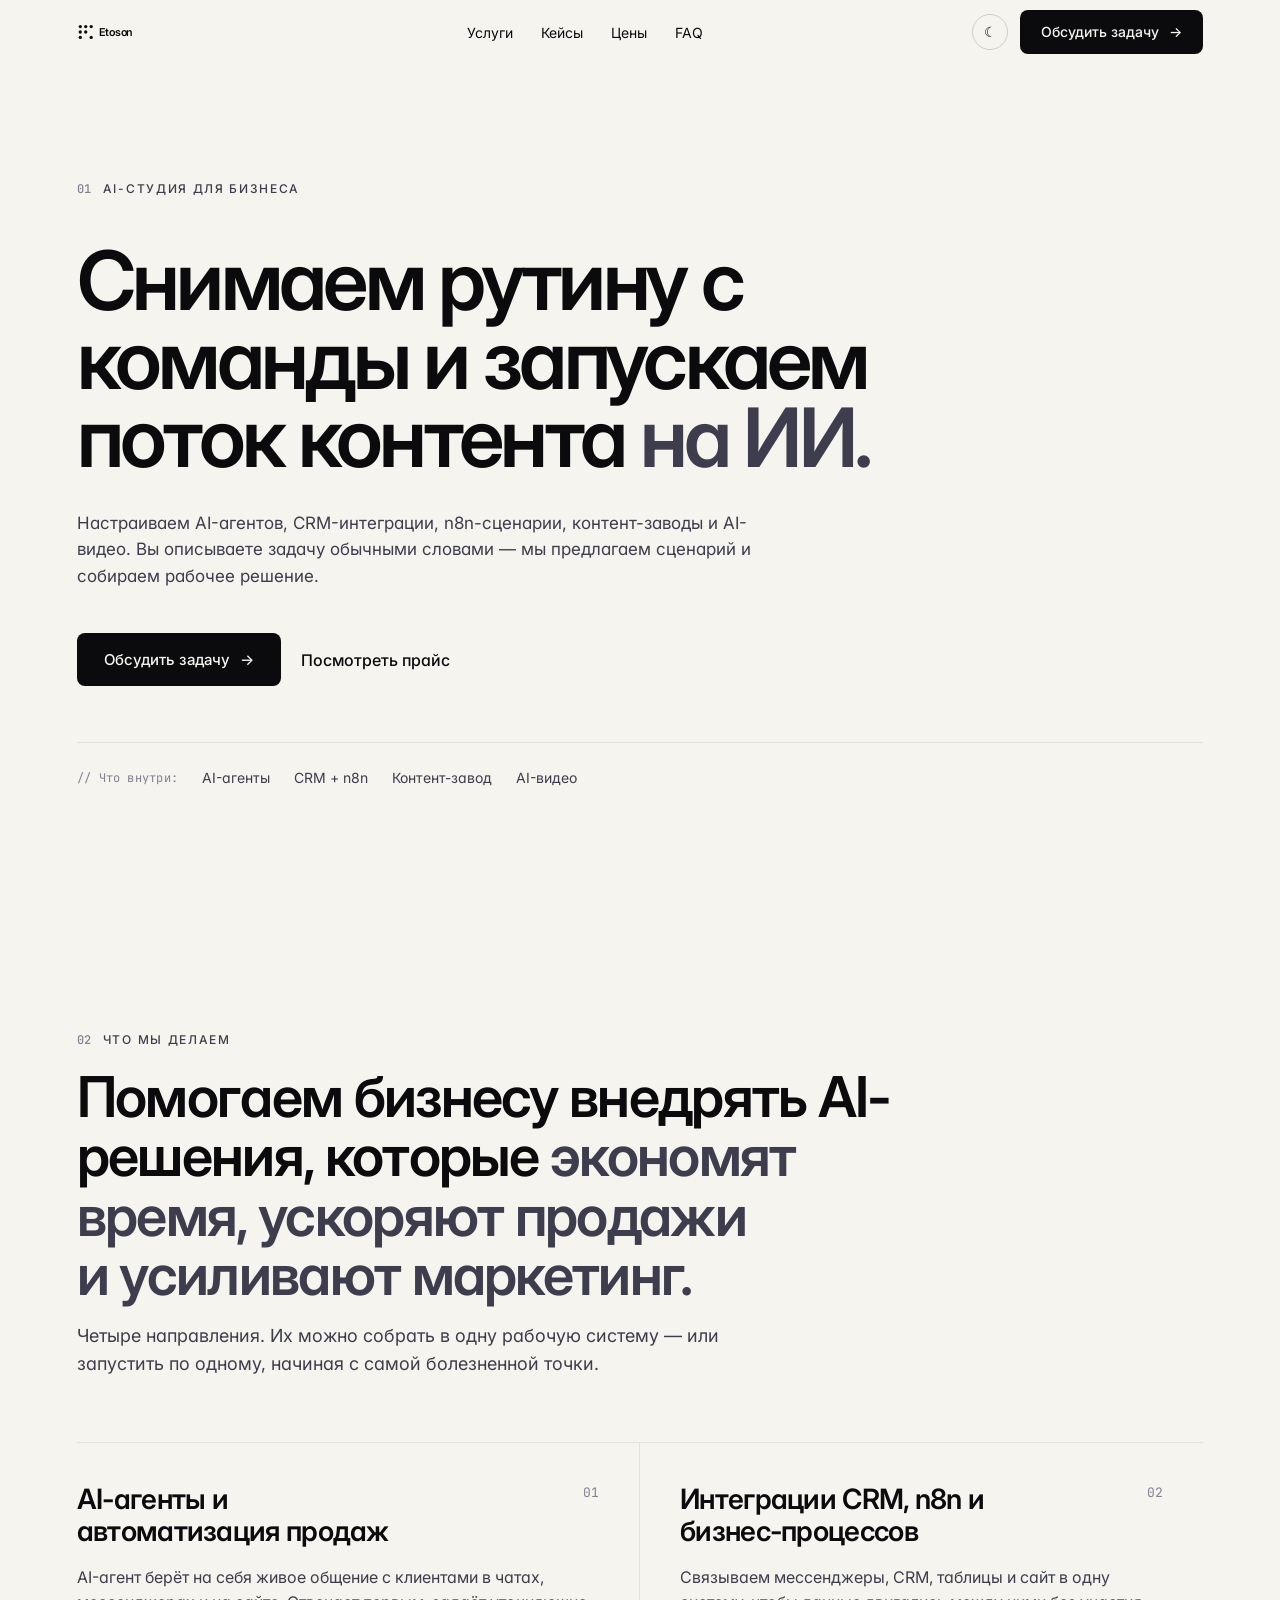
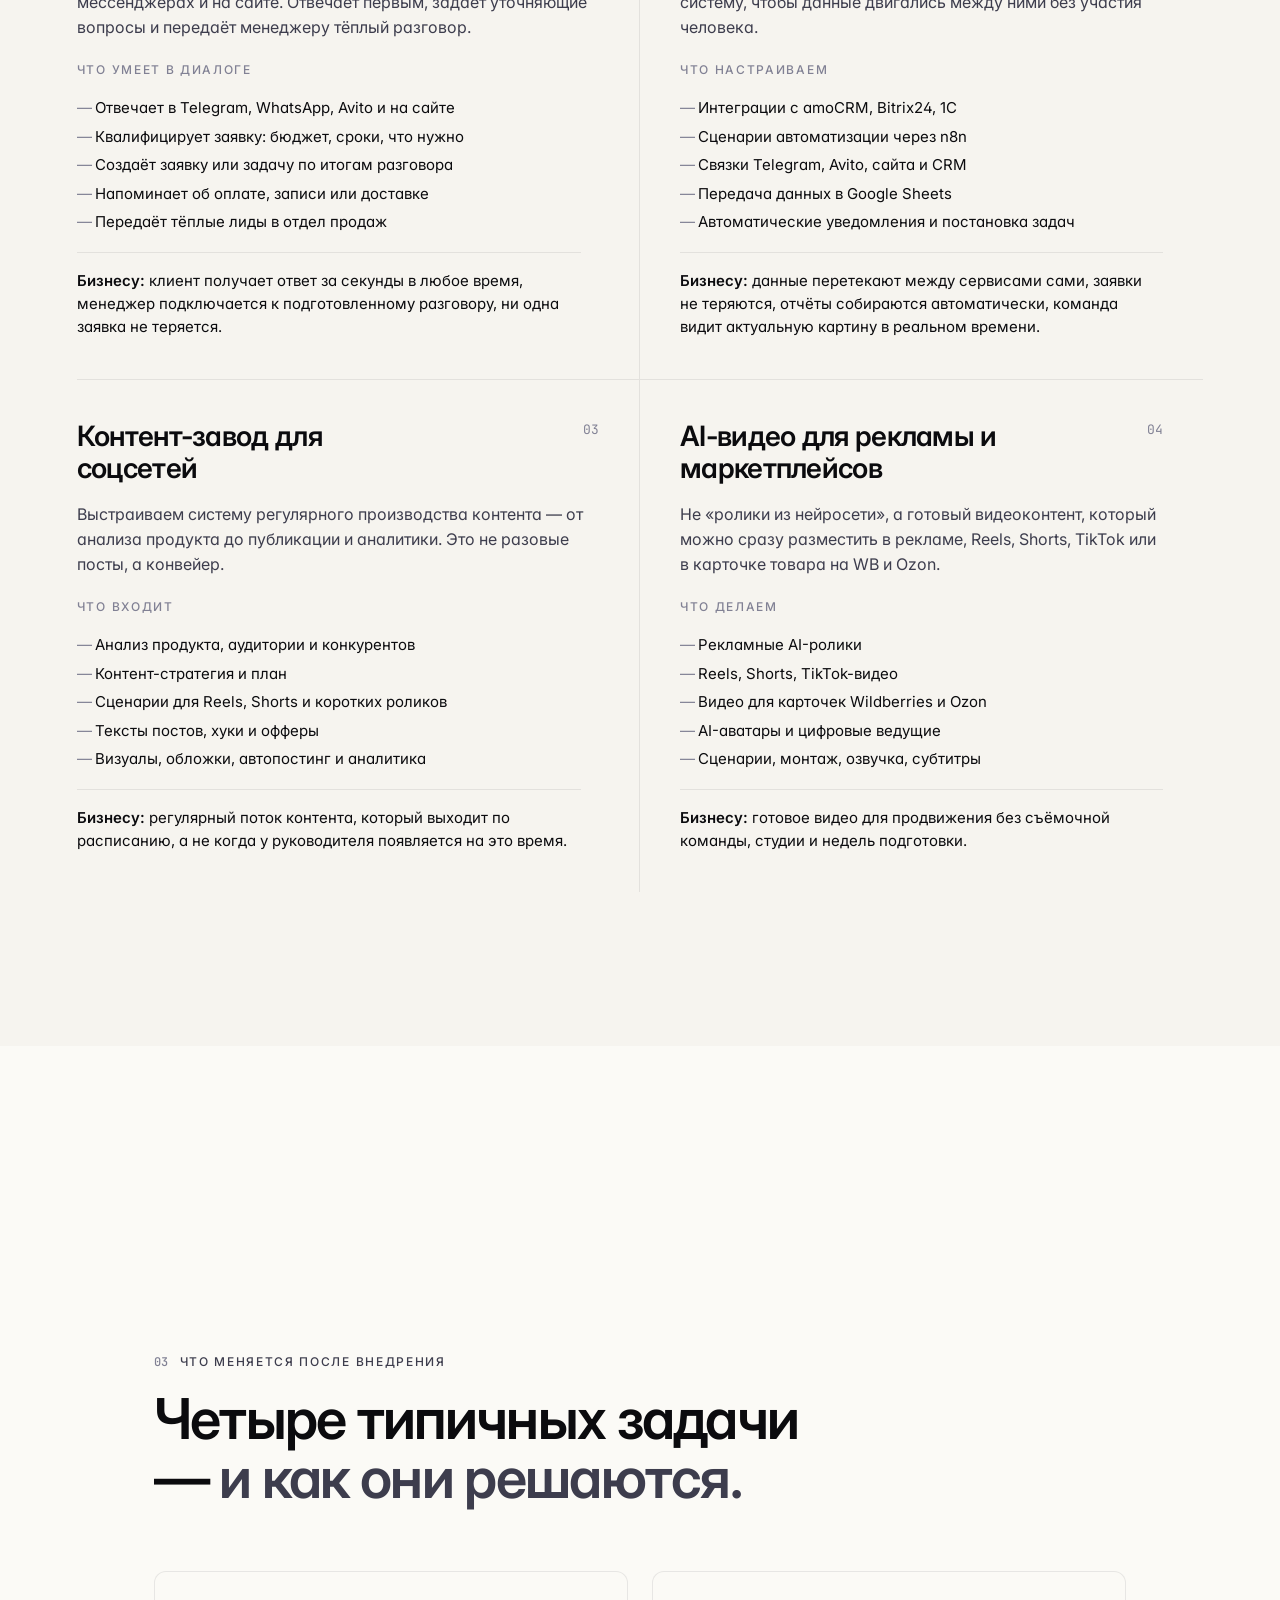
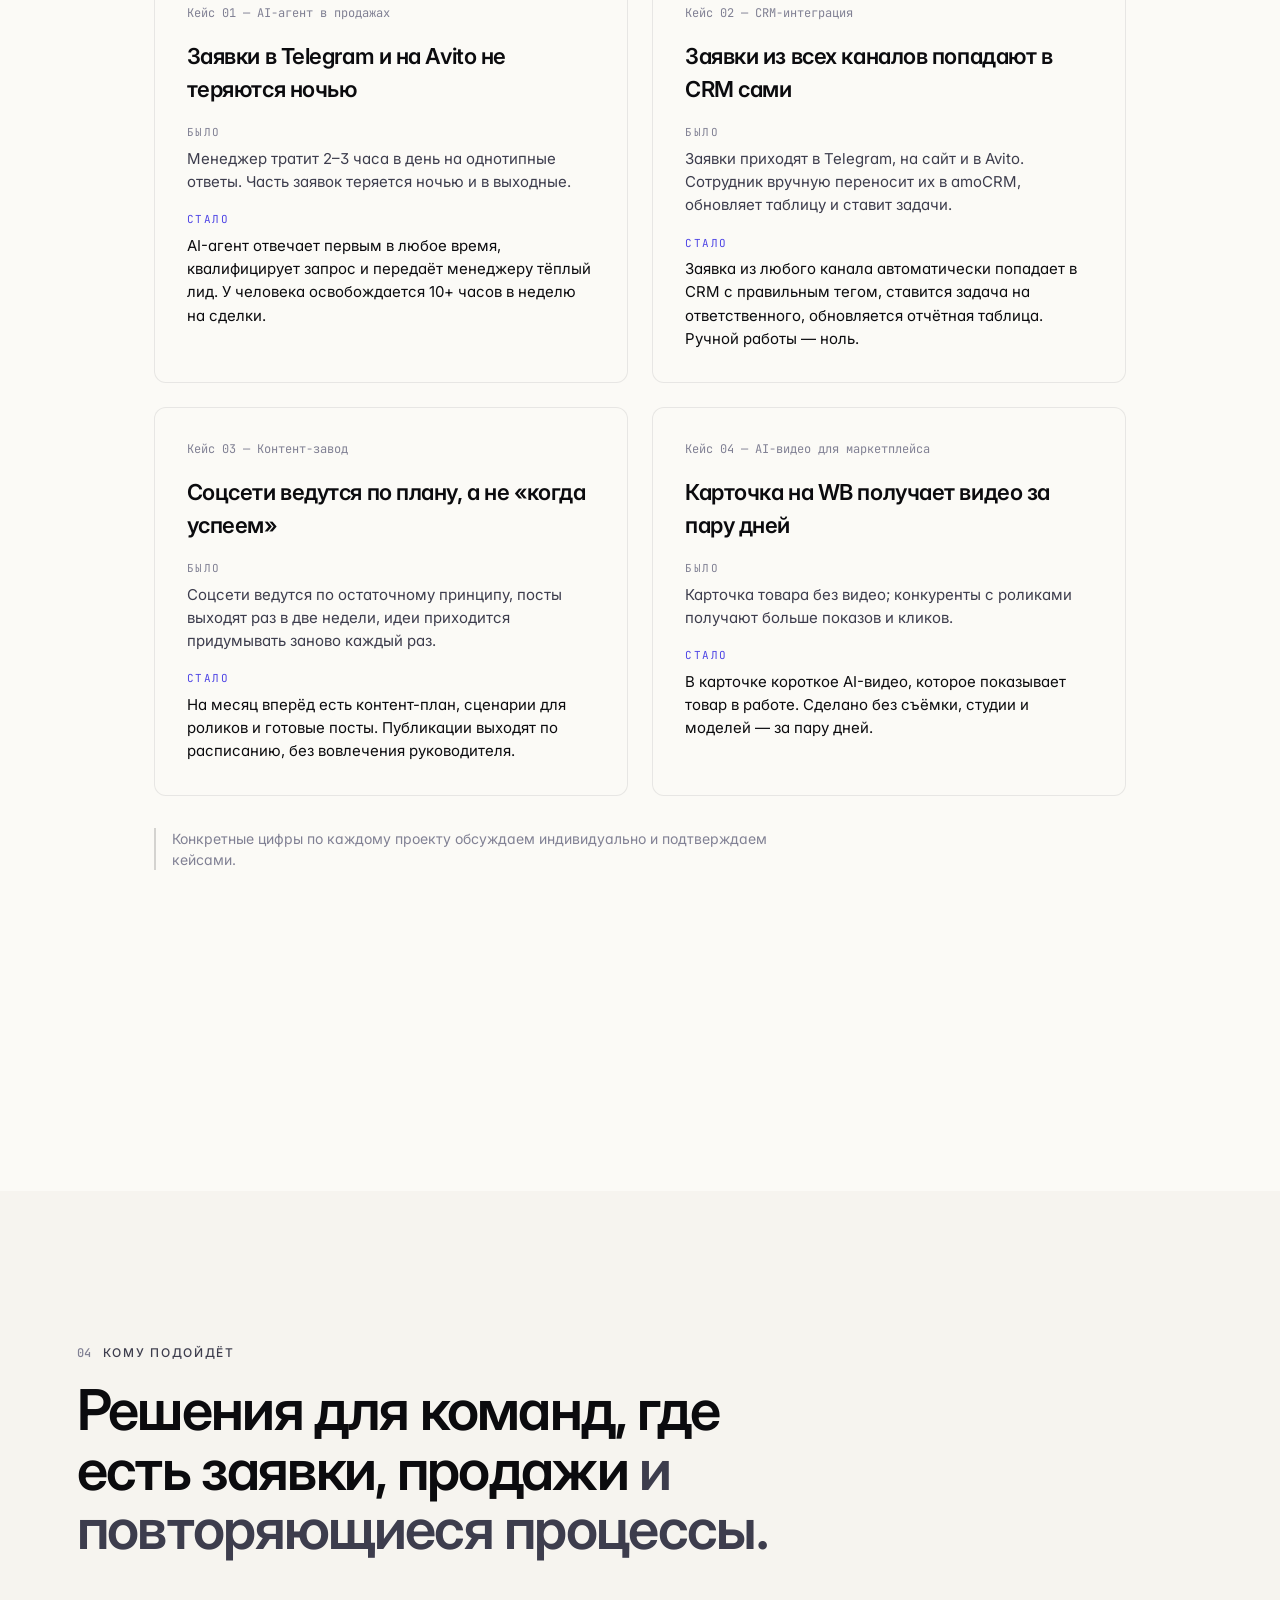
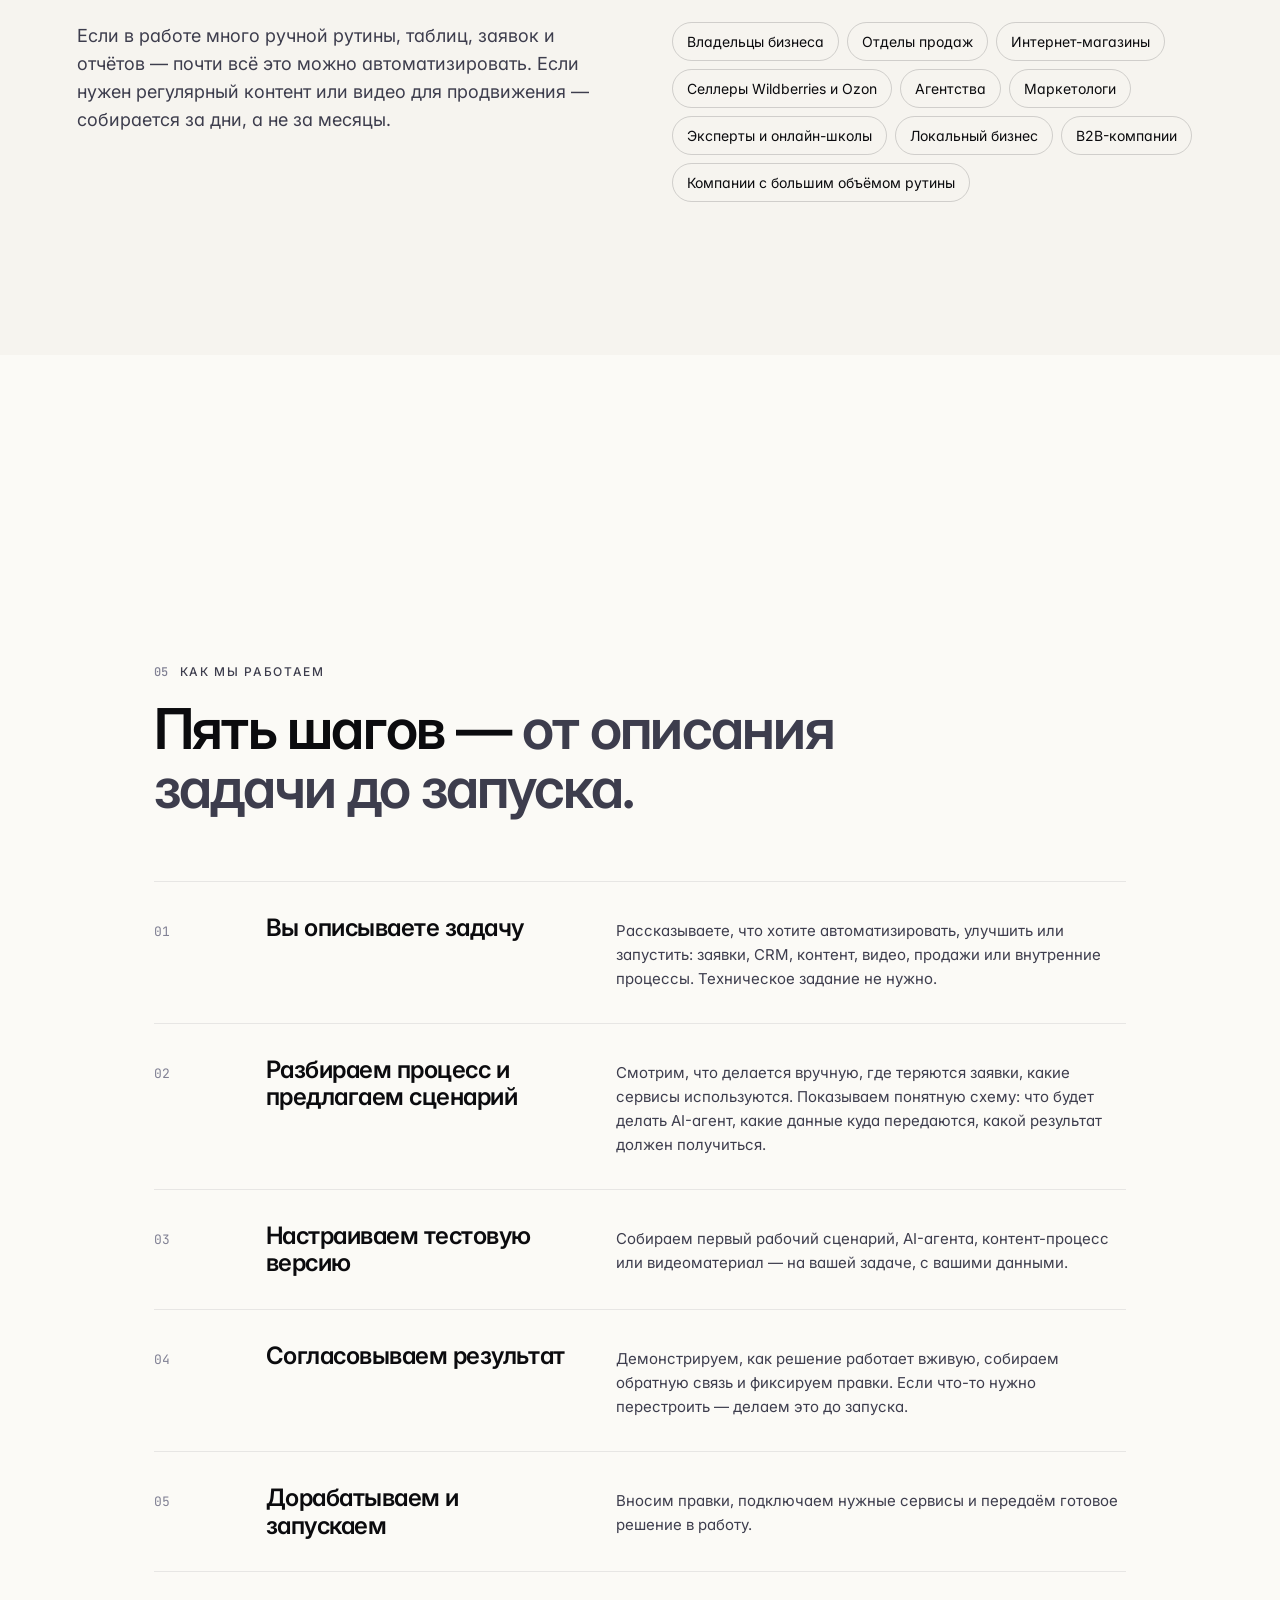
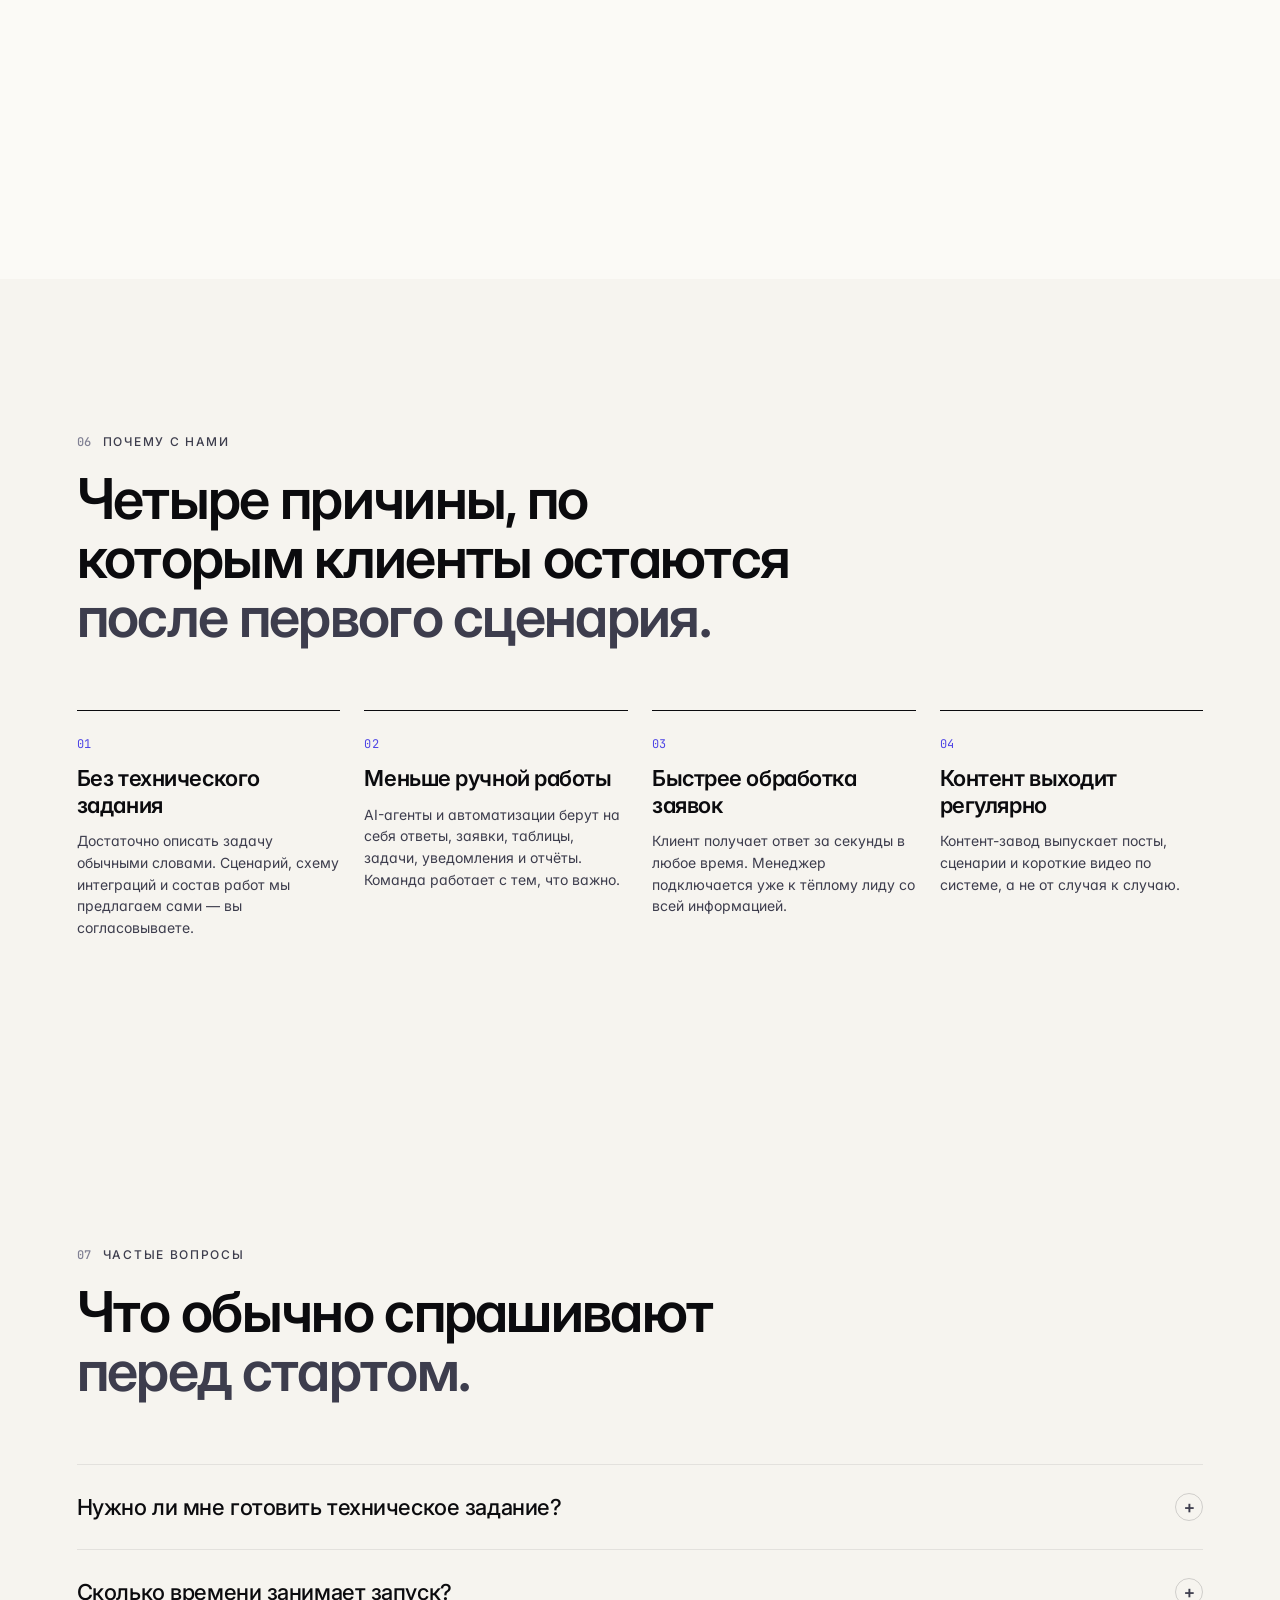
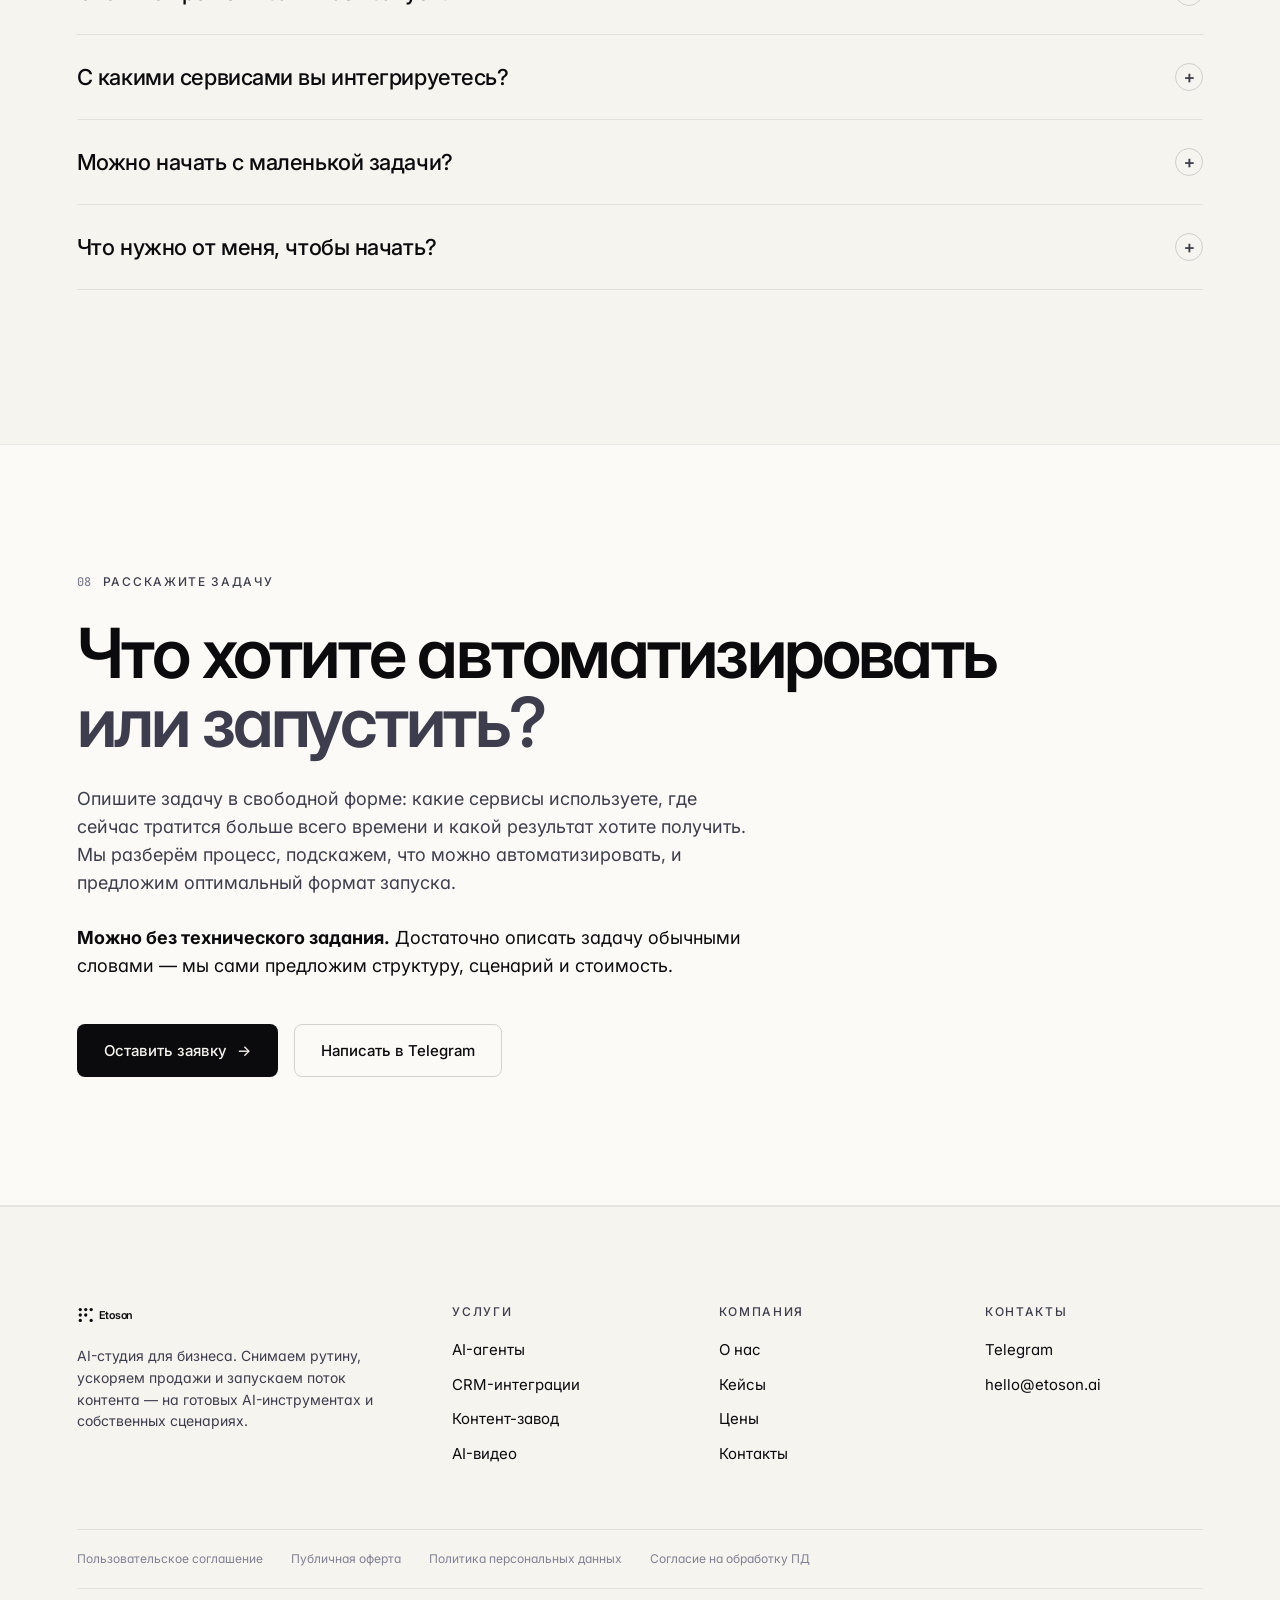
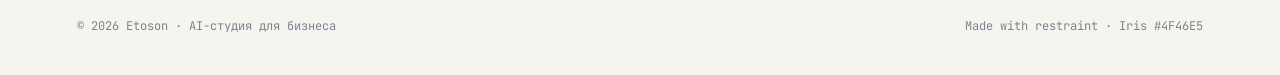
==== commit 8b763ef8: "Add legal pages and link them throughout site Four new pages: terms, offer, privacy, consent — prope" ====
--- a/index.html
+++ b/index.html
@@ -5,6 +5,23 @@
 <meta name="viewport" content="width=device-width,initial-scale=1"/>
 <title>Etoson — AI-студия для бизнеса</title>
 <meta name="description" content="Настраиваем AI-агентов, CRM-интеграции, n8n-сценарии, контент-заводы и AI-видео для бизнеса."/>
+<meta property="og:type" content="website"/>
+<meta property="og:site_name" content="Etoson"/>
+<meta property="og:locale" content="ru_RU"/>
+<meta property="og:url" content="https://etoson.net/"/>
+<meta property="og:title" content="Etoson — AI-студия для бизнеса"/>
+<meta property="og:description" content="Настраиваем AI-агентов, CRM-интеграции, n8n-сценарии, контент-заводы и AI-видео для бизнеса."/>
+<meta property="og:image" content="https://etoson.net/og-image.png"/>
+<meta property="og:image:width" content="1200"/>
+<meta property="og:image:height" content="630"/>
+<meta property="og:image:alt" content="Etoson — AI-студия для бизнеса"/>
+<meta name="twitter:card" content="summary_large_image"/>
+<meta name="twitter:title" content="Etoson — AI-студия для бизнеса"/>
+<meta name="twitter:description" content="Настраиваем AI-агентов, CRM-интеграции, n8n-сценарии, контент-заводы и AI-видео для бизнеса."/>
+<meta name="twitter:image" content="https://etoson.net/og-image.png"/>
+<link rel="icon" href="/favicon.ico" sizes="any"/>
+<link rel="icon" href="/favicon.svg" type="image/svg+xml"/>
+<link rel="apple-touch-icon" href="/apple-touch-icon.png"/>
 <link rel="stylesheet" href="styles/tokens.css"/>
 <link rel="stylesheet" href="styles/site.css"/>
 </head>
@@ -339,8 +356,8 @@
     <p class="cta__deck">Опишите задачу в свободной форме: какие сервисы используете, где сейчас тратится больше всего времени и какой результат хотите получить. Мы разберём процесс, подскажем, что можно автоматизировать, и предложим оптимальный формат запуска.</p>
     <p class="cta__deck" style="color:var(--fg-1);"><strong>Можно без технического задания.</strong> Достаточно описать задачу обычными словами — мы сами предложим структуру, сценарий и стоимость.</p>
     <div class="cta__ctas">
-      <a class="btn btn--solid btn--lg" href="#" data-comment-anchor="cta-lead">Оставить заявку <span class="arrow">→</span></a>
-      <a class="btn btn--ghost btn--lg" href="#" data-comment-anchor="cta-telegram">Написать в Telegram</a>
+      <a class="btn btn--solid btn--lg" href="#" data-modal-trigger>Оставить заявку <span class="arrow">→</span></a>
+      <a class="btn btn--ghost btn--lg" href="https://t.me/etosonbot" target="_blank" rel="noopener">Написать в Telegram</a>
     </div>
   </div>
 </section>
@@ -376,7 +393,7 @@
       <div class="footer__col">
         <h4>Компания</h4>
         <ul>
-          <li><a class="et-link" href="#services">О нас</a></li>
+          <li><a class="et-link" href="#top">О нас</a></li>
           <li><a class="et-link" href="#cases">Кейсы</a></li>
           <li><a class="et-link" href="pricing.html">Цены</a></li>
           <li><a class="et-link" href="#contact">Контакты</a></li>
@@ -385,10 +402,16 @@
       <div class="footer__col">
         <h4>Контакты</h4>
         <ul>
-          <li><a class="et-link" href="#">Telegram</a></li>
-          <li><a class="et-link" href="#">hello@etoson.ai</a></li>
+          <li><a class="et-link" href="https://t.me/etosonbot" target="_blank" rel="noopener">Telegram</a></li>
+          <li><a class="et-link" href="mailto:hello@etoson.ai">hello@etoson.ai</a></li>
         </ul>
       </div>
+    </div>
+    <div class="footer__legal">
+      <a href="terms.html">Пользовательское соглашение</a>
+      <a href="offer.html">Публичная оферта</a>
+      <a href="privacy.html">Политика персональных данных</a>
+      <a href="consent.html">Согласие на обработку ПД</a>
     </div>
     <div class="footer__base">
       <span>© 2026 Etoson · AI-студия для бизнеса</span>
@@ -397,6 +420,35 @@
   </div>
 </footer>
 
+<!-- ============ MODAL: Contact Form ============ -->
+<div class="modal-overlay" id="contact-modal" role="dialog" aria-modal="true" aria-labelledby="modal-title">
+  <div class="modal">
+    <button class="modal__close" aria-label="Закрыть">×</button>
+    <div class="modal__head">
+      <span class="eyebrow"><span class="num">→</span> Оставить заявку</span>
+      <h3 class="modal__title" id="modal-title">Оставьте контакты — свяжемся в течение рабочего дня</h3>
+    </div>
+    <form class="modal__form" id="contact-form" novalidate>
+      <div class="field">
+        <label class="field__label" for="f-phone">Телефон<span class="field__req">*</span></label>
+        <input class="field__input" id="f-phone" name="phone" type="tel" placeholder="+7 (999) 000-00-00" required autocomplete="tel"/>
+        <span class="field__err" id="f-phone-err"></span>
+      </div>
+      <div class="field">
+        <label class="field__label" for="f-email">Email <span class="field__opt">(необязательно)</span></label>
+        <input class="field__input" id="f-email" name="email" type="email" placeholder="you@example.com" autocomplete="email"/>
+        <span class="field__err" id="f-email-err"></span>
+      </div>
+      <button class="btn btn--solid btn--lg modal__submit" type="submit">Отправить заявку <span class="arrow">→</span></button>
+      <p class="modal__consent">Нажимая кнопку, вы соглашаетесь с <a href="/privacy.html" target="_blank">Политикой обработки персональных данных</a> и даёте <a href="/consent.html" target="_blank">согласие на обработку</a> персональных данных.</p>
+    </form>
+    <div class="modal__success">
+      <span class="modal__success-ico">✓</span>
+      <p>Заявка принята. Свяжемся с вами в течение рабочего дня.</p>
+    </div>
+  </div>
+</div>
+
 <script src="scripts/site.js"></script>
 </body>
 </html>
--- a/styles/site.css
+++ b/styles/site.css
@@ -352,3 +352,95 @@
   .hero__guarantee { padding: 16px; }
   .pkg { padding: 24px; }
 }
+
+/* ============ LEGAL PAGES ============ */
+.legal-page { max-width: 760px; margin: 0 auto; padding: clamp(48px,6vw,80px) var(--margin-x) clamp(64px,8vw,96px); }
+.legal-page h1 { font-family:var(--font-display); font-size:clamp(28px,3.5vw,44px); font-weight:600; letter-spacing:-.03em; color:var(--fg-1); margin:24px 0 8px; }
+.legal-page .legal-meta { font-family:var(--font-mono); font-size:12px; color:var(--fg-3); margin:0 0 48px; display:flex; gap:24px; flex-wrap:wrap; }
+.legal-page h2 { font-family:var(--font-display); font-size:20px; font-weight:600; letter-spacing:-.02em; color:var(--fg-1); margin:44px 0 12px; padding-top:24px; border-top:1px solid var(--border-1); }
+.legal-page h3 { font-family:var(--font-sans); font-size:15px; font-weight:600; color:var(--fg-1); margin:20px 0 6px; }
+.legal-page p { font-size:15px; line-height:1.75; color:var(--fg-2); margin:0 0 14px; }
+.legal-page ol, .legal-page ul { padding-left:22px; margin:0 0 16px; }
+.legal-page li { font-size:15px; line-height:1.7; color:var(--fg-2); margin:0 0 6px; }
+.legal-page strong { color:var(--fg-1); font-weight:600; }
+.legal-page a { color:var(--accent); text-decoration:none; }
+.legal-page a:hover { text-decoration:underline; }
+.legal-page .req-block { margin-top:40px; padding:28px 32px; background:var(--bg-elev-1); border:1px solid var(--border-1); border-radius:var(--r-3); }
+.legal-page .req-block h2 { border-top:0; padding-top:0; margin-top:0; font-size:17px; }
+.legal-page .req-block p { font-size:14px; margin:0 0 8px; }
+
+/* Footer legal links bar */
+.footer__legal { display:flex; flex-wrap:wrap; gap:14px 28px; padding:20px 0; border-top:1px solid var(--border-1); }
+.footer__legal a { font-family:var(--font-sans); font-size:12px; color:var(--fg-3); text-decoration:none; white-space:nowrap; }
+.footer__legal a:hover { color:var(--fg-2); }
+
+/* Modal consent note */
+.modal__consent { font-size:12px; line-height:1.55; color:var(--fg-3); margin:0; }
+.modal__consent a { color:var(--accent); }
+.modal__consent a:hover { text-decoration:underline; }
+
+/* ============ MODAL ============ */
+.modal-overlay {
+  position: fixed; inset: 0; z-index: 200;
+  background: color-mix(in oklab, var(--ink-0) 55%, transparent);
+  backdrop-filter: blur(4px);
+  display: flex; align-items: center; justify-content: center;
+  padding: 24px;
+  visibility: hidden; opacity: 0;
+  transition: opacity var(--dur-base) var(--ease-enter), visibility var(--dur-base);
+}
+.modal-overlay.is-open { visibility: visible; opacity: 1; }
+.modal {
+  background: var(--bg-elev-2);
+  border: 1px solid var(--border-2);
+  border-radius: var(--r-4);
+  padding: 48px;
+  max-width: 480px; width: 100%;
+  position: relative;
+  transform: translateY(20px) scale(.98);
+  transition: transform var(--dur-base) var(--ease-enter);
+  box-shadow: var(--shadow-2);
+  max-height: 90vh; overflow-y: auto;
+}
+.modal-overlay.is-open .modal { transform: translateY(0) scale(1); }
+.modal__close {
+  position: absolute; top: 16px; right: 16px;
+  width: 32px; height: 32px; border-radius: 999px;
+  border: 1px solid var(--border-2); background: transparent; color: var(--fg-2);
+  cursor: pointer; font-size: 20px; line-height: 1;
+  display: inline-flex; align-items: center; justify-content: center;
+  transition: border-color .2s, color .2s;
+}
+.modal__close:hover { border-color: var(--border-3); color: var(--fg-1); }
+.modal__head { margin-bottom: 32px; display: flex; flex-direction: column; gap: 12px; }
+.modal__title { font-family: var(--font-display); font-size: 22px; font-weight: 600; letter-spacing: -.02em; margin: 0; line-height: 1.2; color: var(--fg-1); }
+.modal__form { display: flex; flex-direction: column; gap: 20px; }
+.field { display: flex; flex-direction: column; gap: 6px; }
+.field__label { font-size: 13px; font-weight: 500; color: var(--fg-2); }
+.field__req { color: var(--accent); margin-left: 2px; }
+.field__opt { font-weight: 400; color: var(--fg-3); }
+.field__input {
+  background: var(--bg); border: 1px solid var(--border-2);
+  border-radius: var(--r-2); padding: 13px 16px;
+  font-family: var(--font-sans); font-size: 16px; color: var(--fg-1);
+  transition: border-color .2s var(--ease-enter);
+  outline: none; width: 100%; -webkit-appearance: none;
+}
+.field__input::placeholder { color: var(--fg-4); }
+.field__input:focus { border-color: var(--accent); }
+.field__input.is-error { border-color: var(--danger); }
+.field__err { font-size: 12px; color: var(--danger); min-height: 16px; line-height: 1.3; }
+.modal__submit { width: 100%; justify-content: center; margin-top: 8px; }
+.modal__submit:disabled { opacity: .6; pointer-events: none; }
+.modal__success { display: none; flex-direction: column; align-items: center; gap: 20px; padding: 16px 0 8px; text-align: center; }
+.modal__success.is-visible { display: flex; }
+.modal__success-ico {
+  width: 52px; height: 52px; border-radius: 999px;
+  background: var(--accent); color: #fff;
+  display: flex; align-items: center; justify-content: center;
+  font-size: 24px; font-weight: 600;
+}
+.modal__success p { font-size: 16px; line-height: 1.55; color: var(--fg-1); margin: 0; }
+@media (max-width: 560px) {
+  .modal { padding: 32px 20px; }
+}
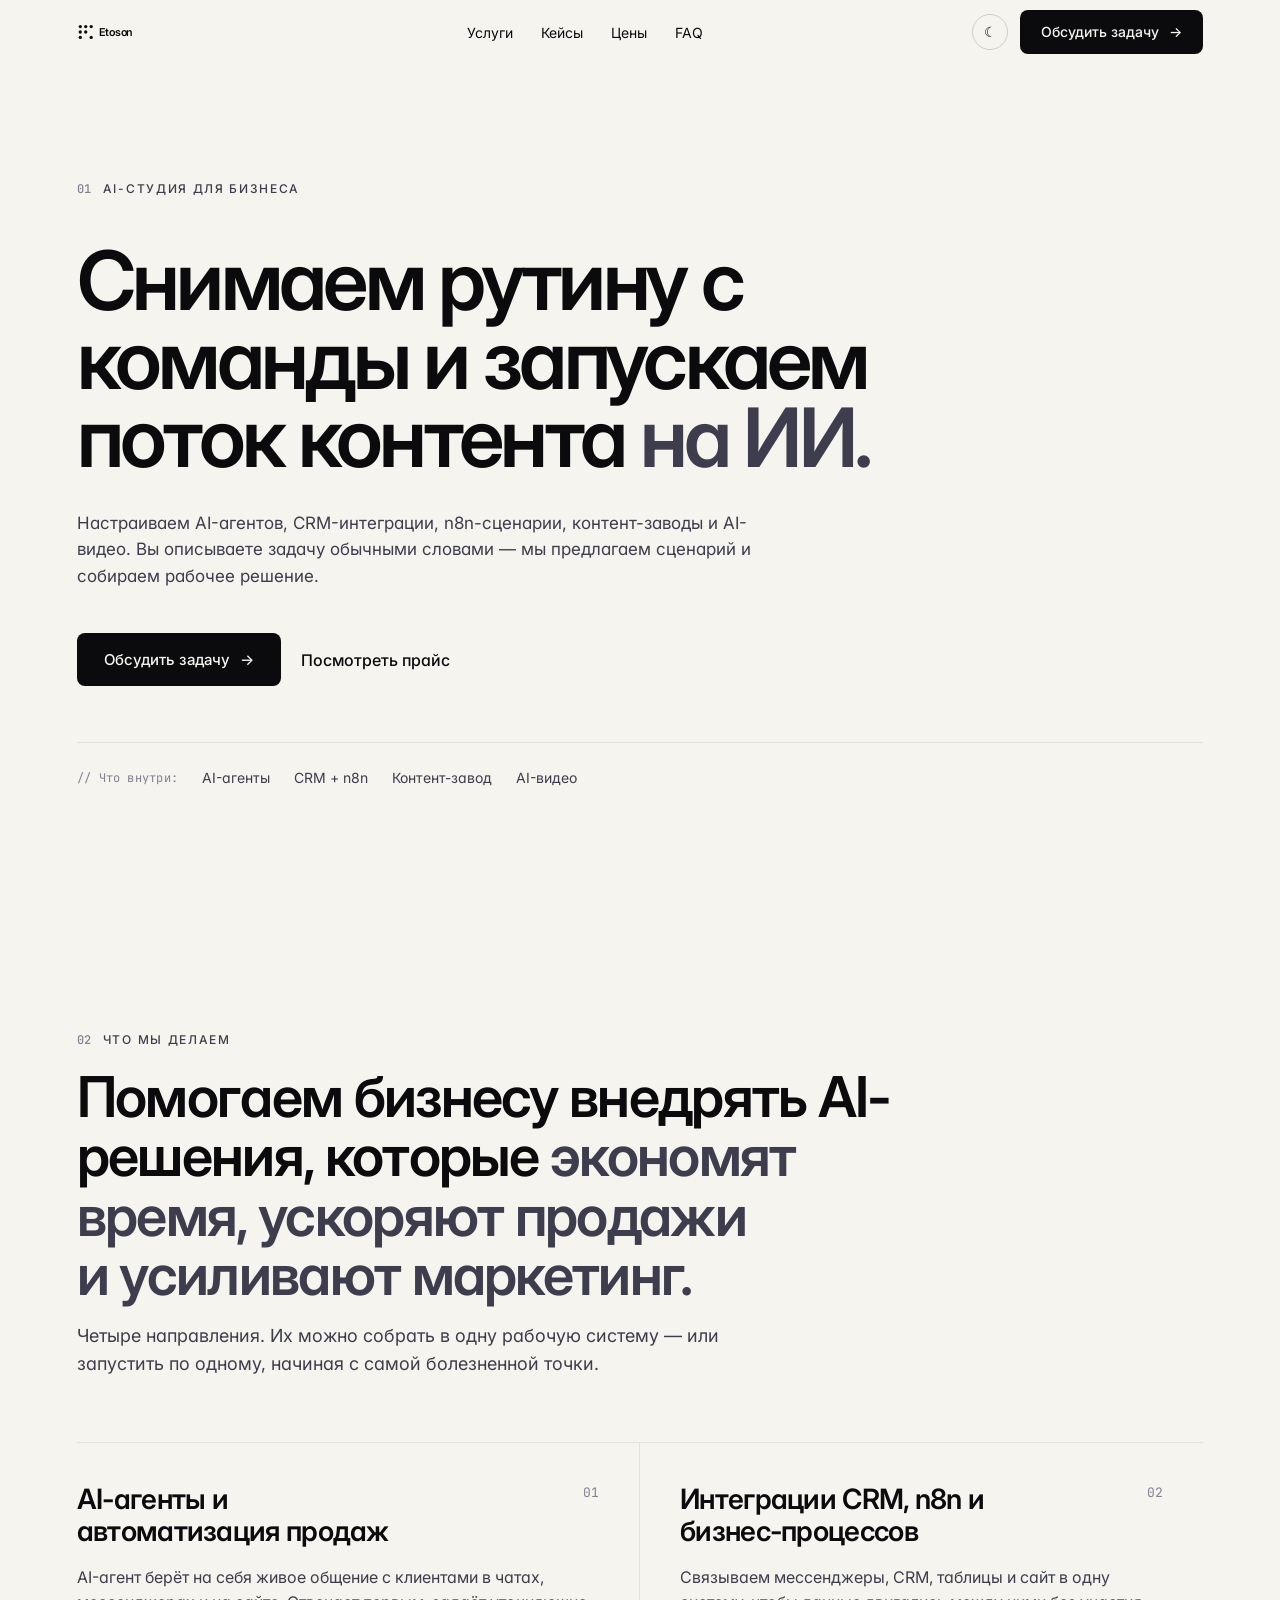
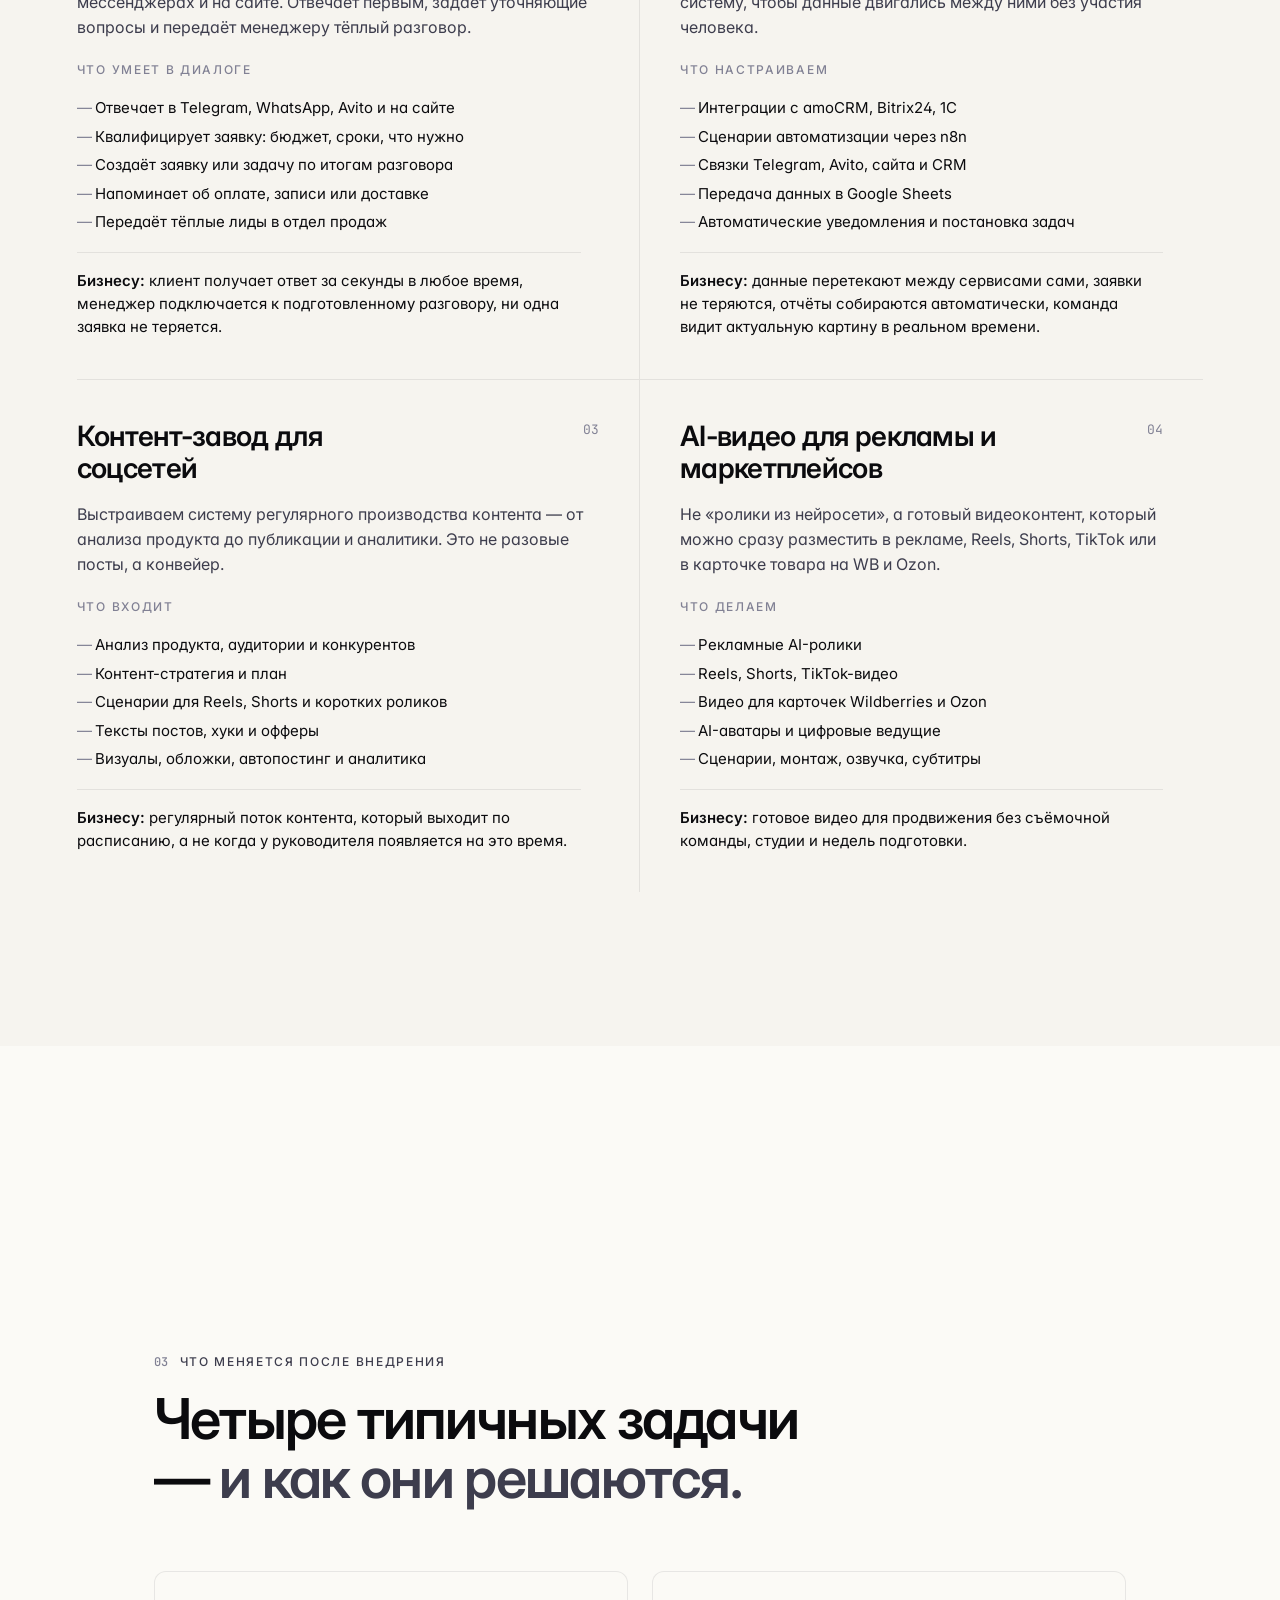
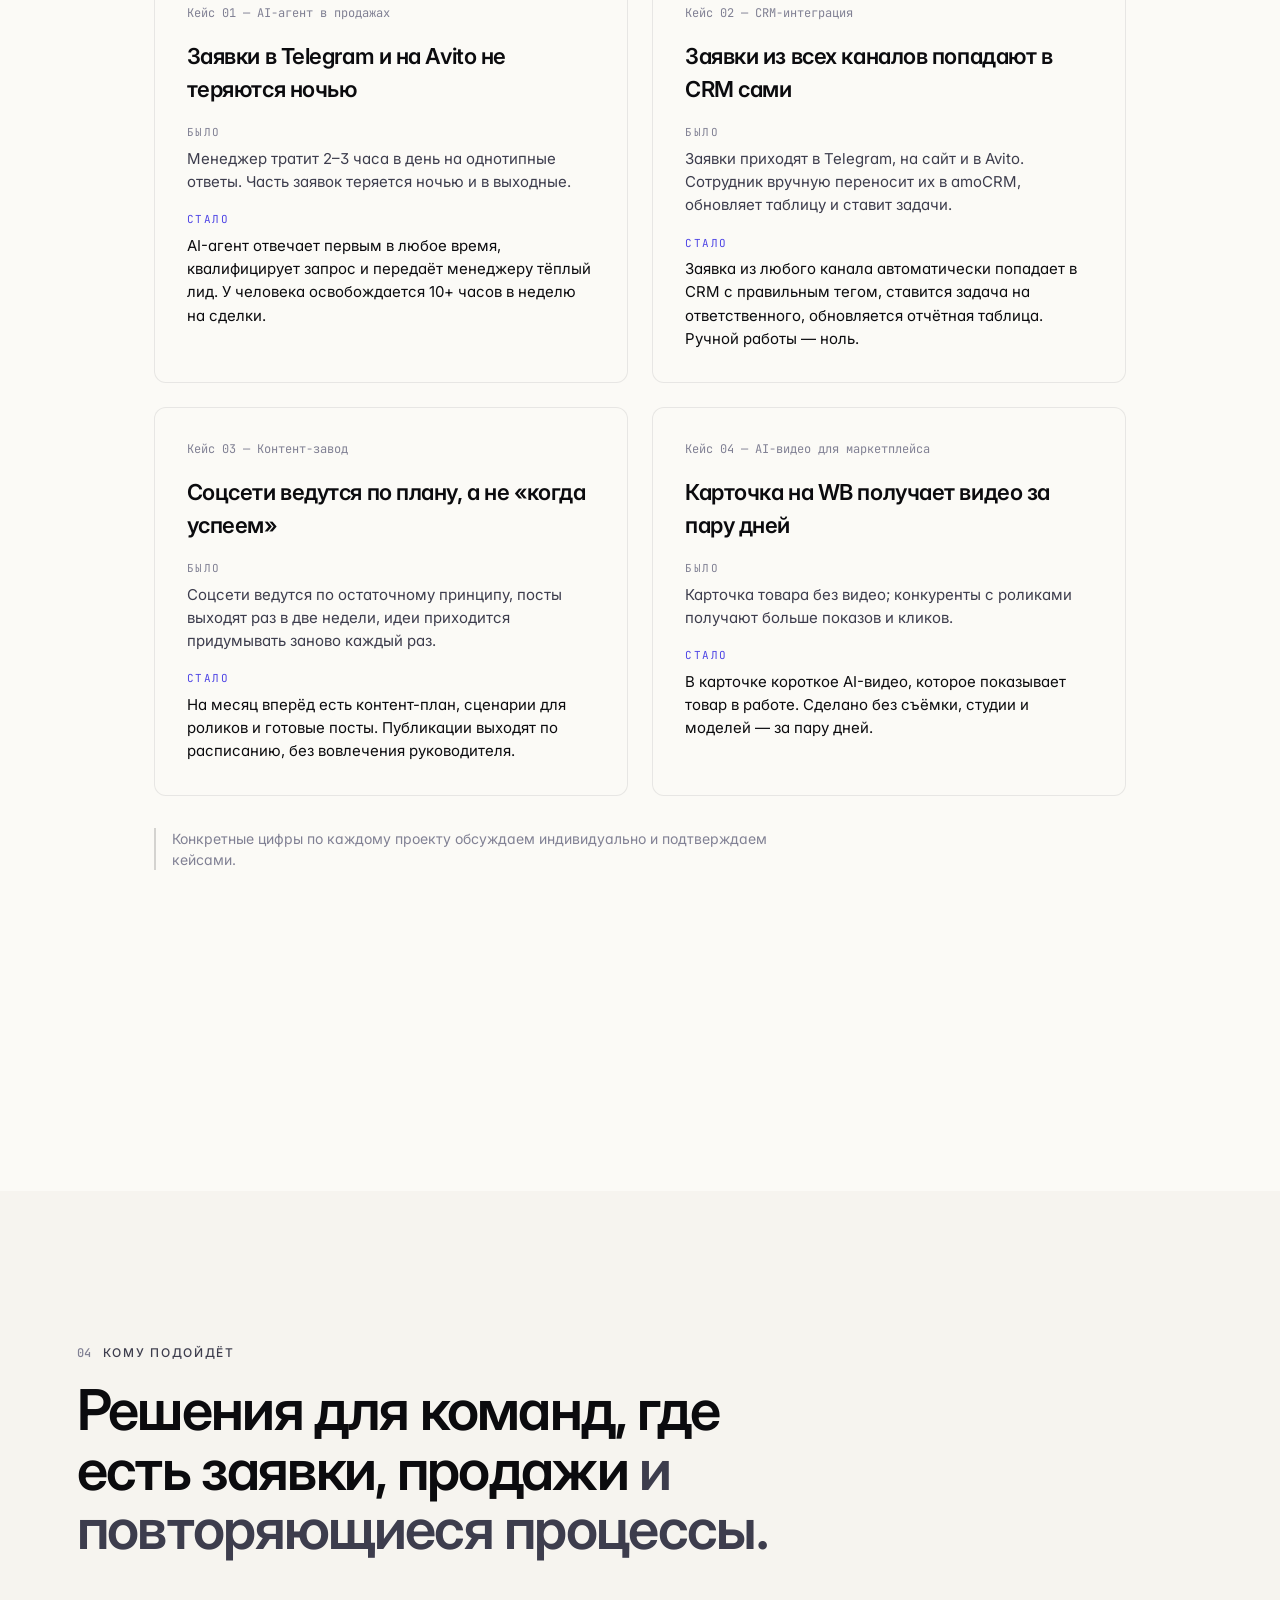
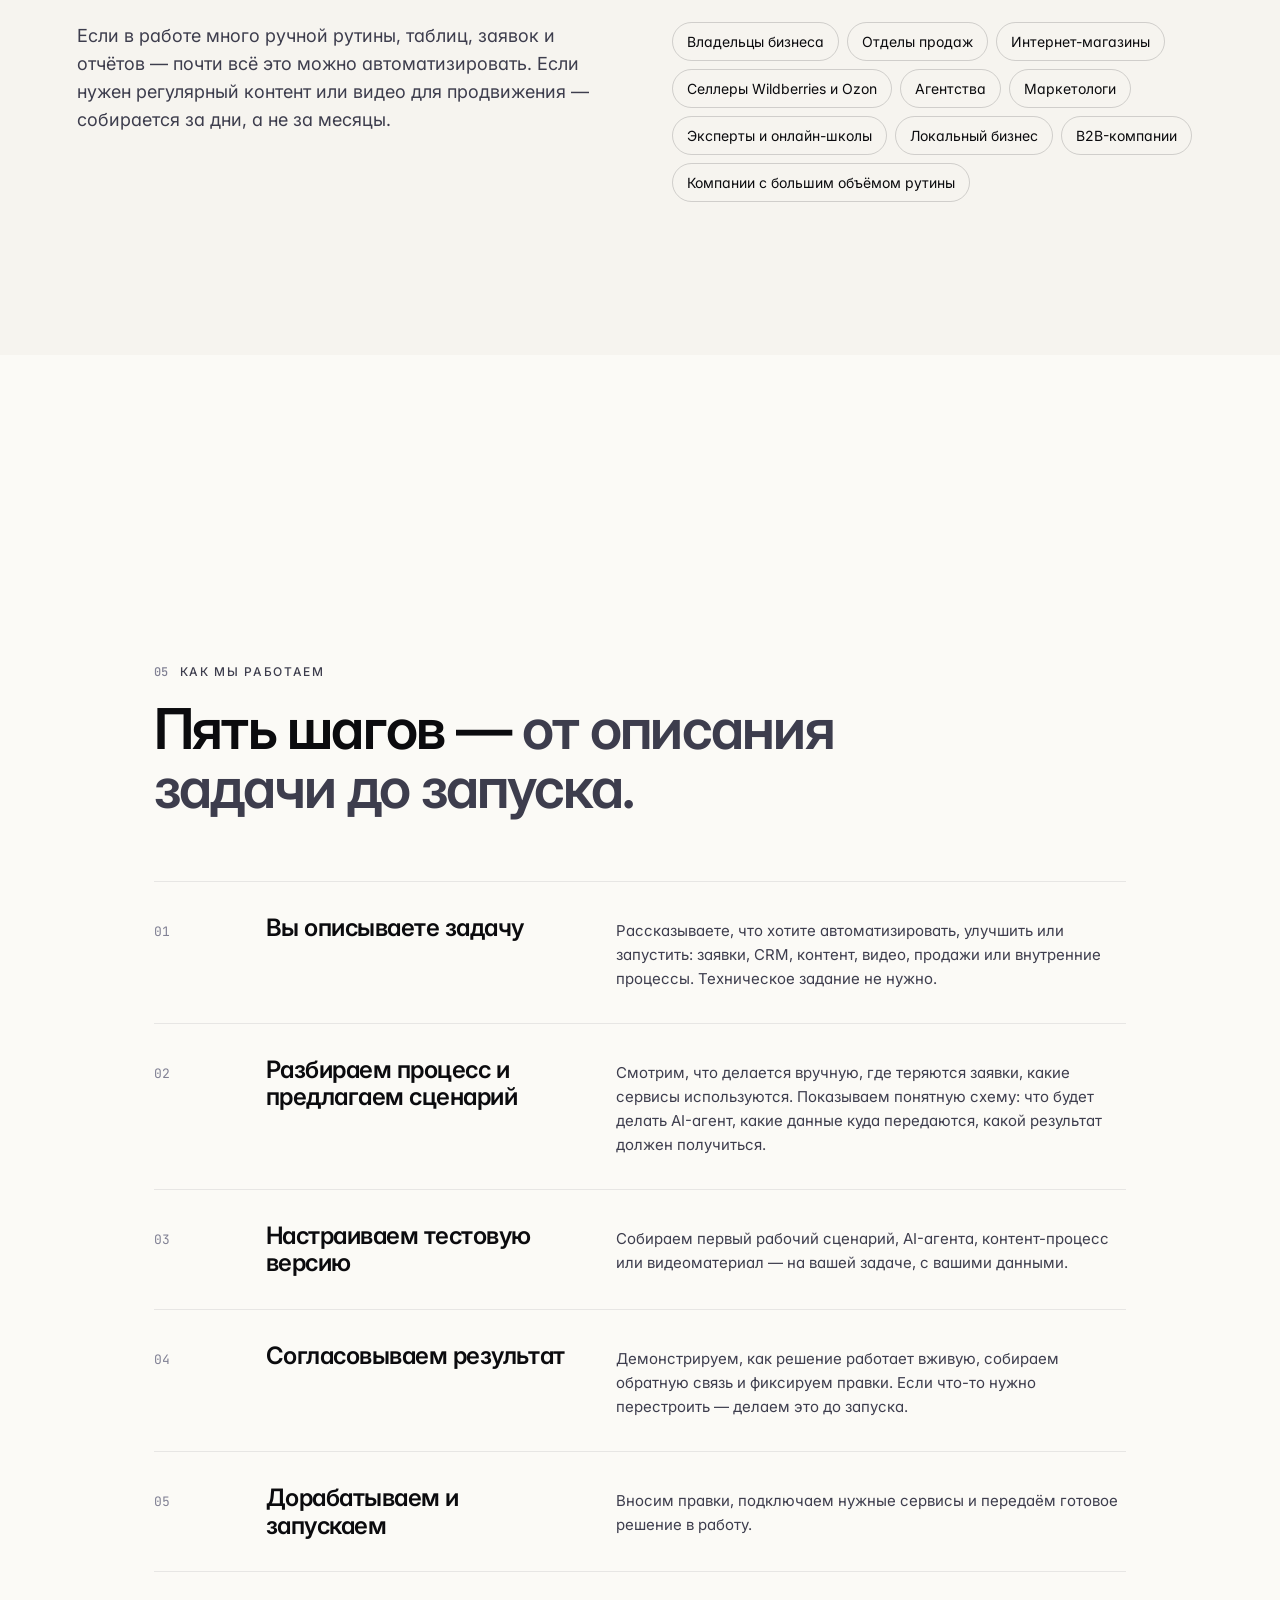
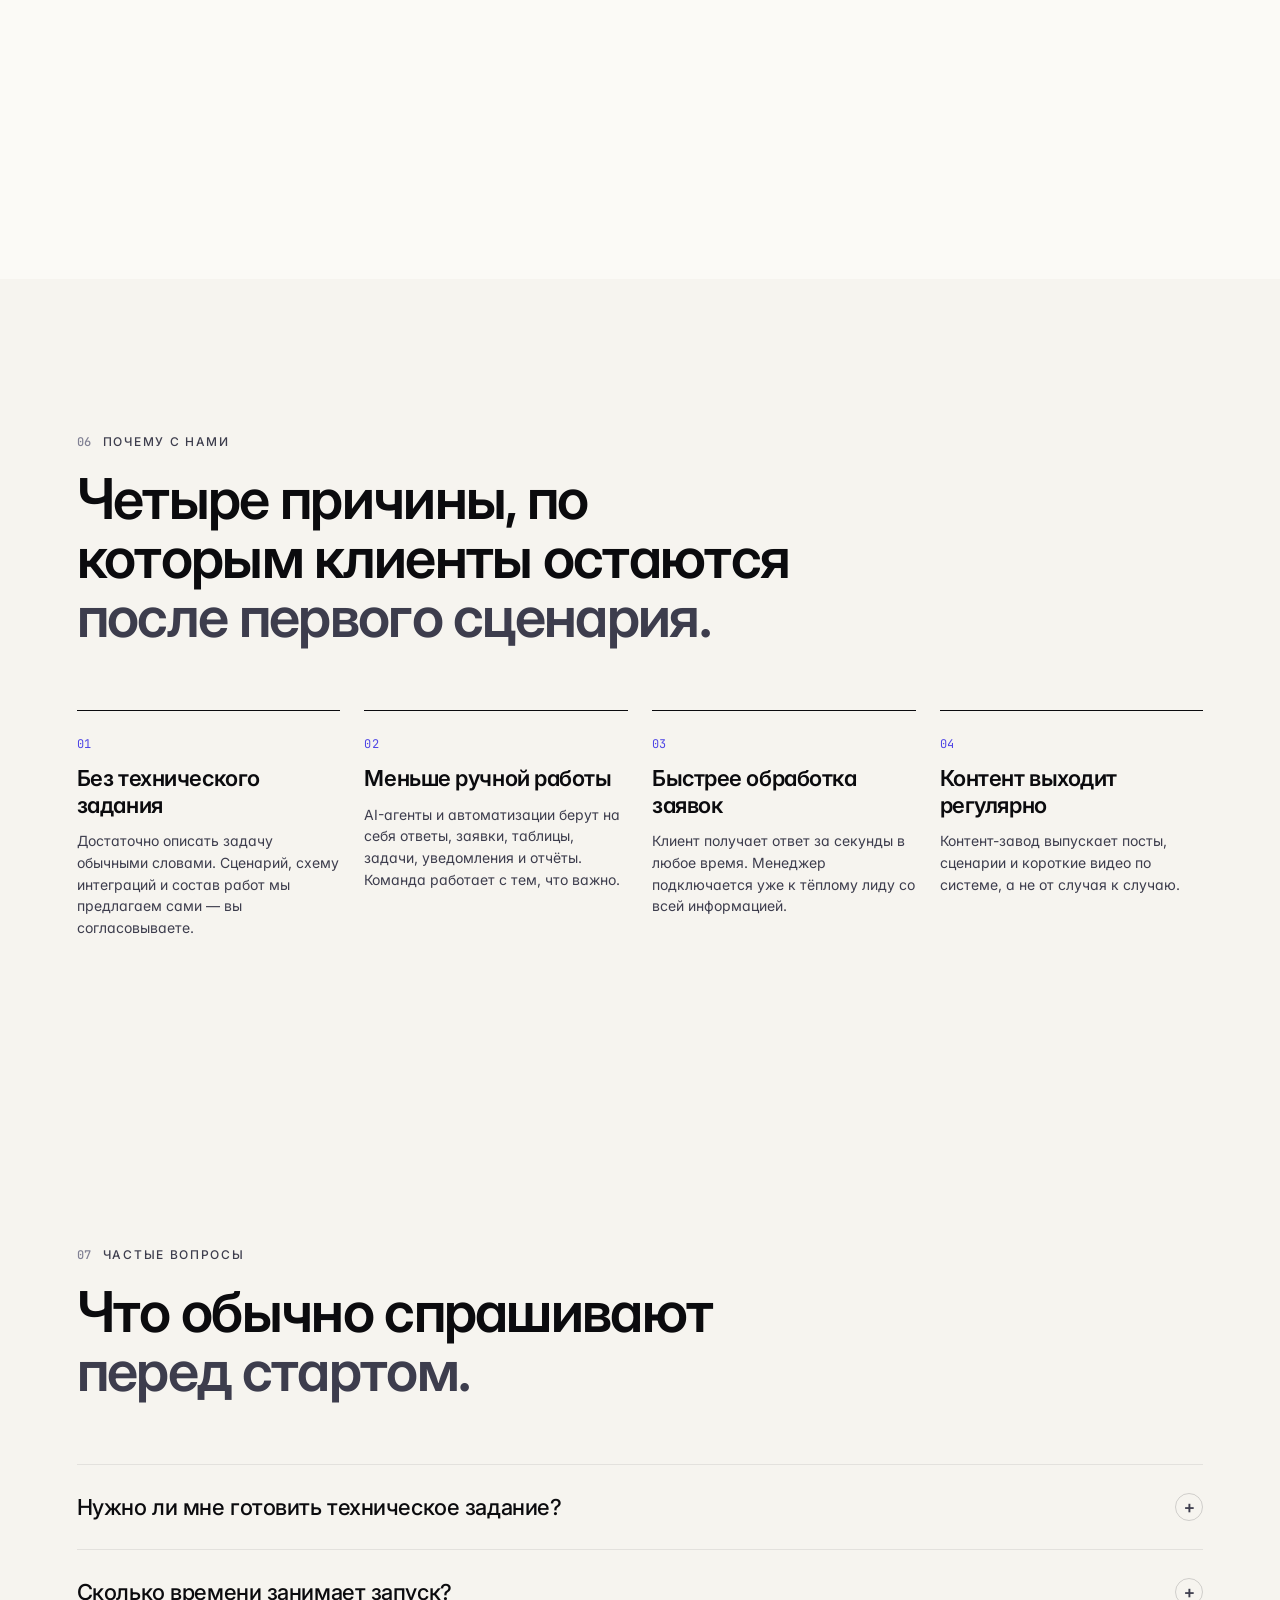
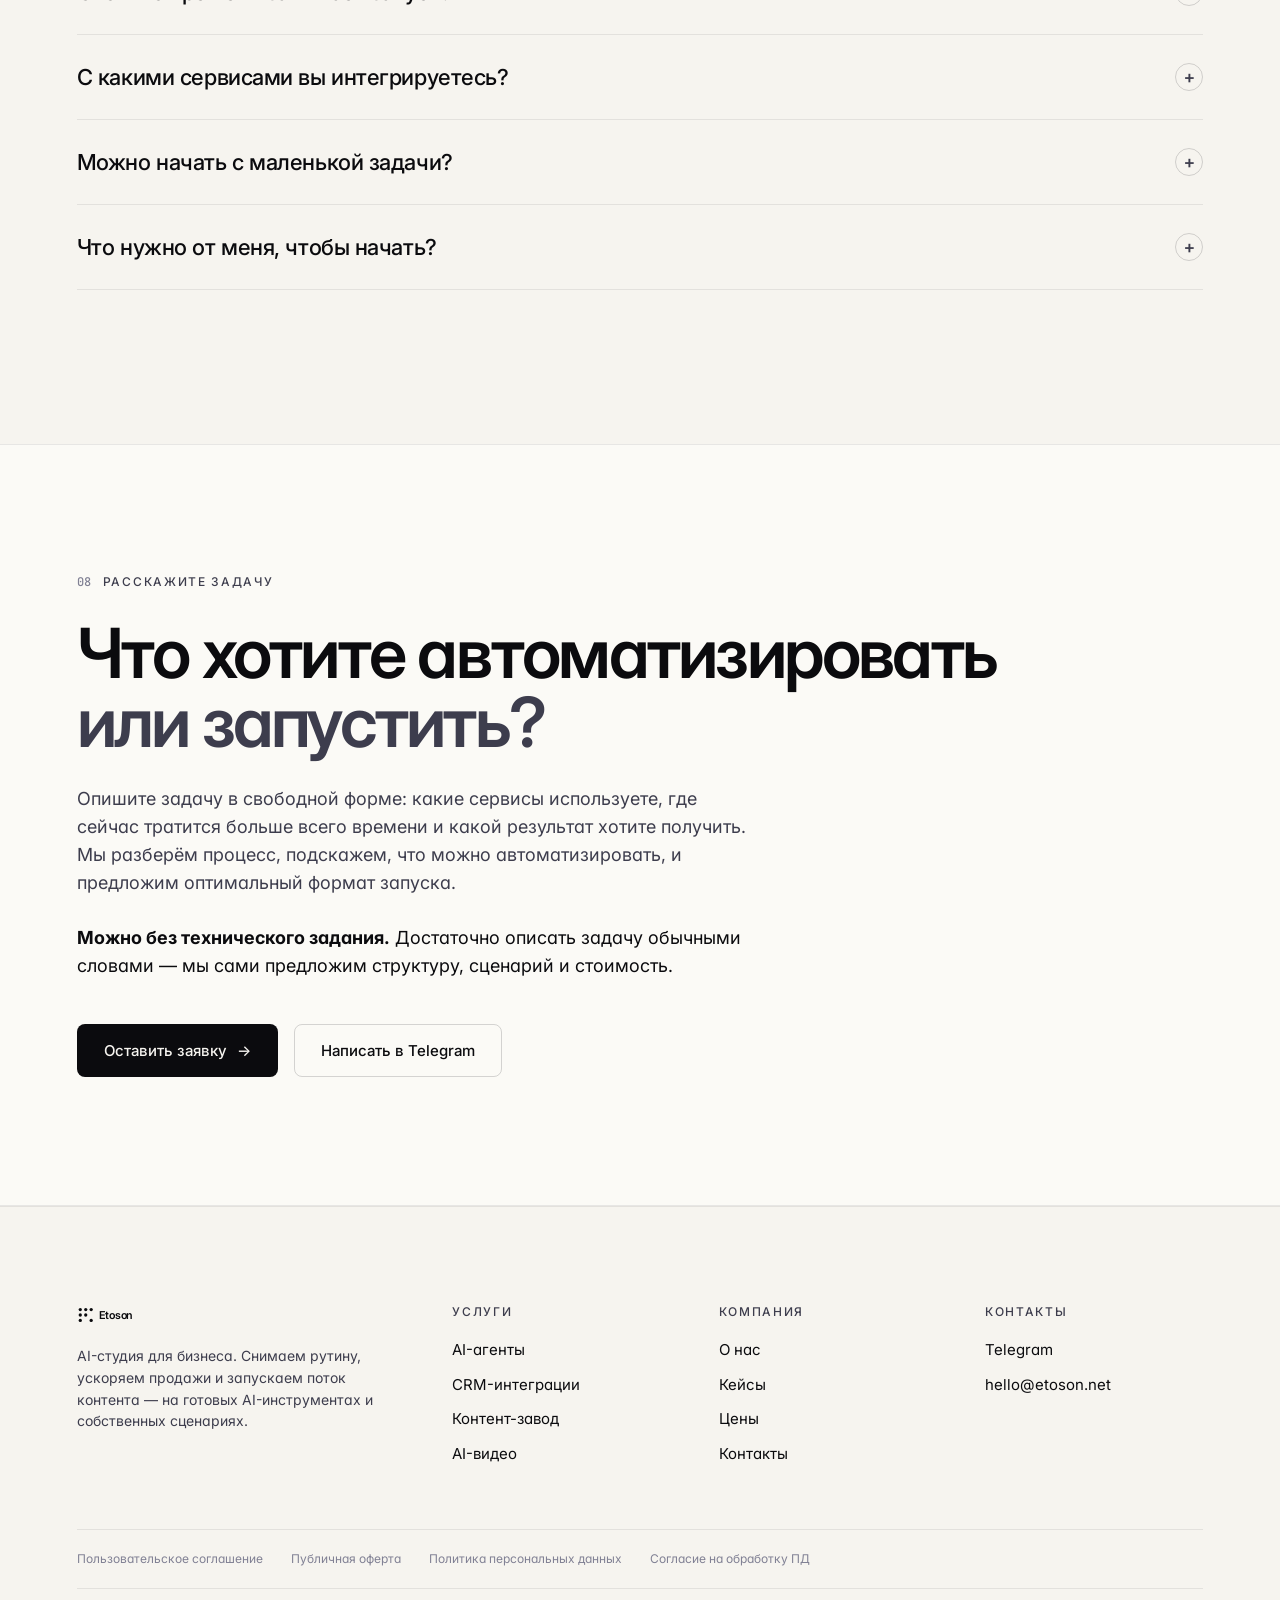
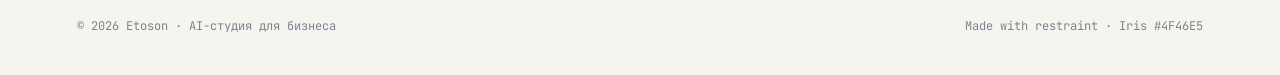
==== commit 7fdd1d1c: "Fix domain: replace etoson.ai with etoson.net everywhere Co-Authored-By: Claude Sonnet 4.6 <noreply@" ====
--- a/index.html
+++ b/index.html
@@ -403,7 +403,7 @@
         <h4>Контакты</h4>
         <ul>
           <li><a class="et-link" href="https://t.me/etosonbot" target="_blank" rel="noopener">Telegram</a></li>
-          <li><a class="et-link" href="mailto:hello@etoson.ai">hello@etoson.ai</a></li>
+          <li><a class="et-link" href="mailto:hello@etoson.net">hello@etoson.net</a></li>
         </ul>
       </div>
     </div>
